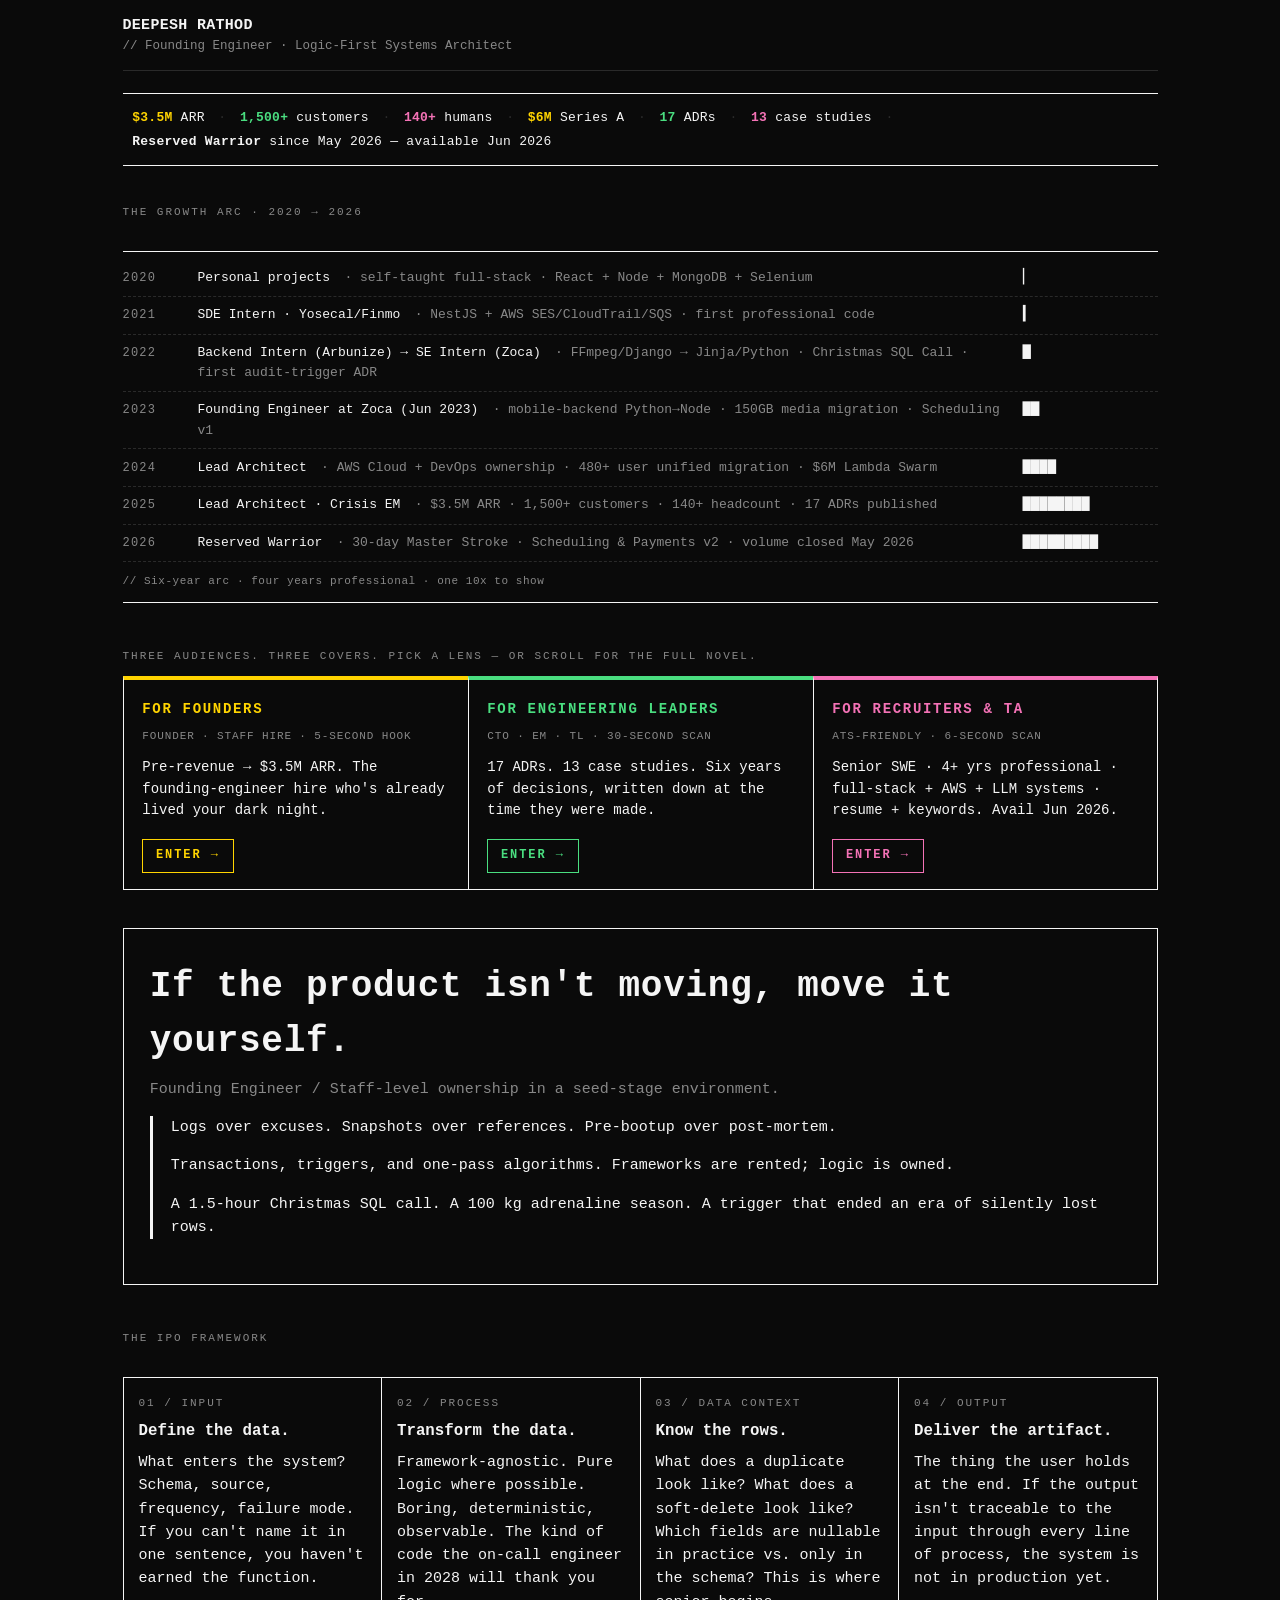
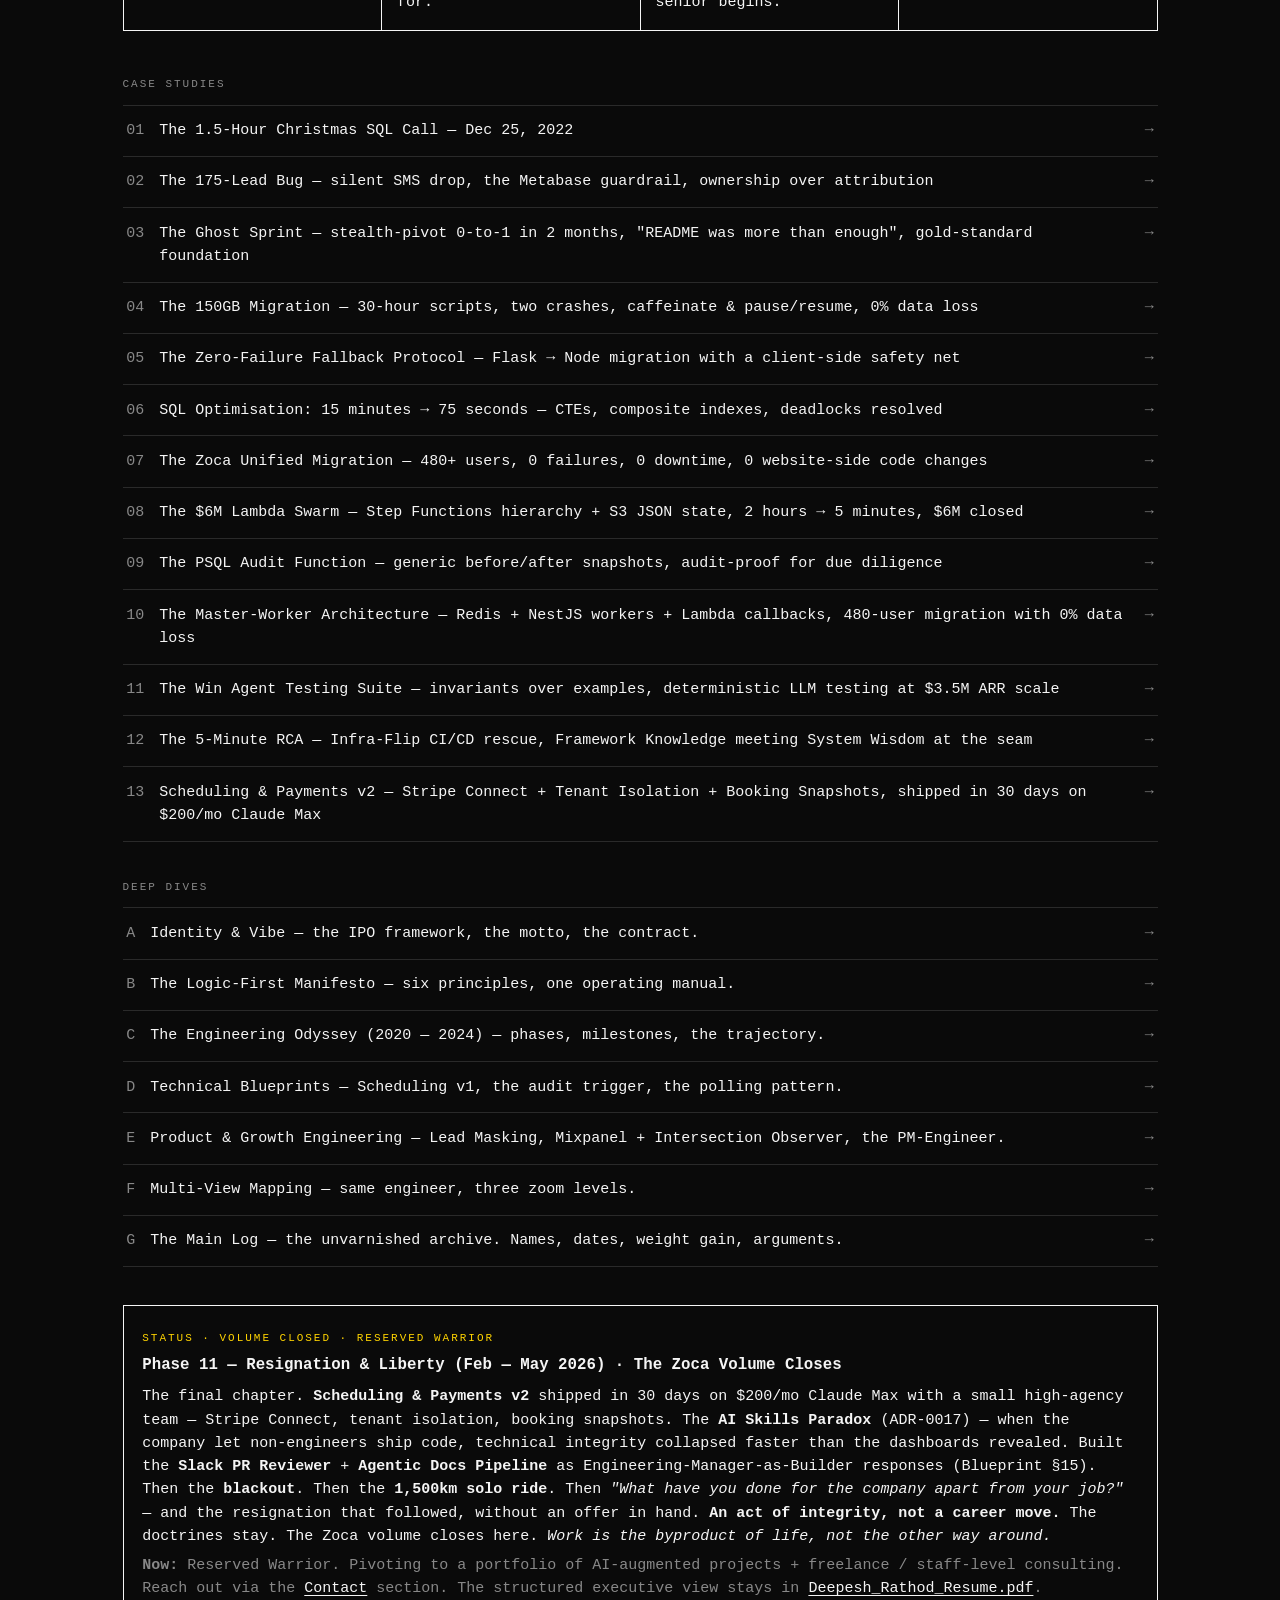
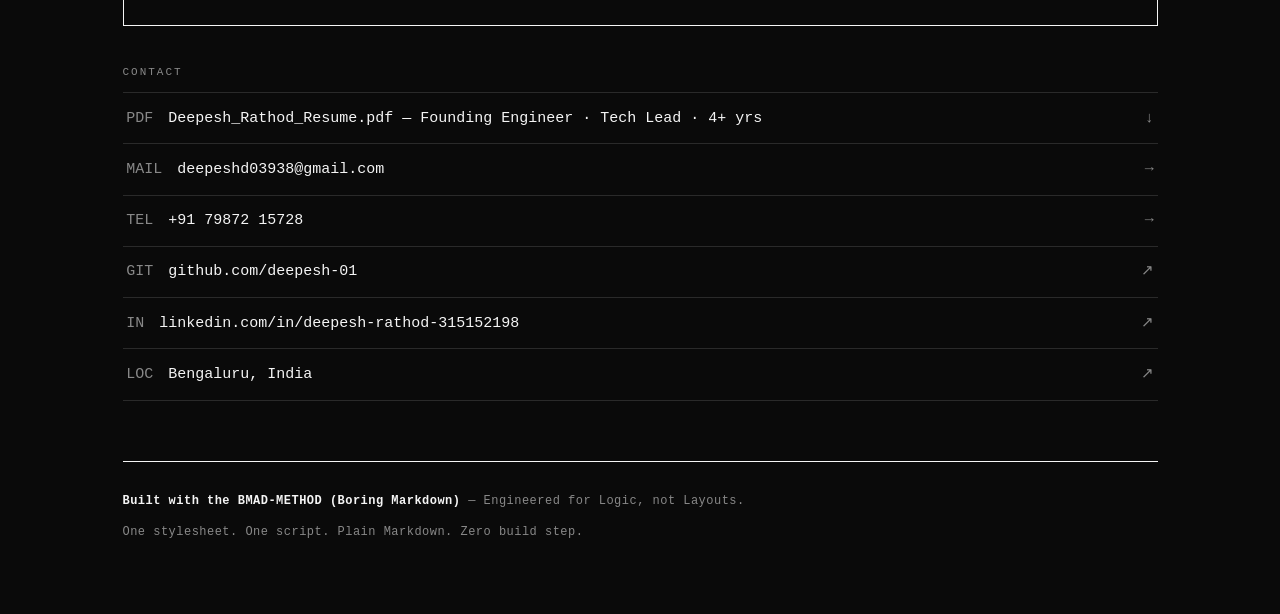
==== index.html @ c06b4429 "Add Founder/Leader/Recruiter covers + homepage lens-picker retool Three new cover pages at /founder." ====
<!doctype html>
<html lang="en">
<head>
  <meta charset="utf-8" />
  <meta name="viewport" content="width=device-width, initial-scale=1" />
  <title>Deepesh Rathod — Founding Engineer</title>
  <meta name="description" content="Founding Engineer | Logic-First Systems Architect. A boring, brutalist portfolio engineered to load in one round-trip." />
  <meta name="color-scheme" content="dark" />
  <link rel="stylesheet" href="./assets/styles.css?v=14" />
  <link rel="stylesheet" href="./assets/covers.css?v=1" />
</head>
<body data-active-mode="all" class="on-home">
  <div class="shell">

    <!-- ============== NAV + PERSPECTIVE SWITCHER ============== -->
    <nav class="nav" aria-label="Primary">
      <div class="nav-left">
        <a id="navBack" class="nav-back hide" href="#" aria-label="Back">← BACK</a>
        <div class="nav-brand">
          <a href="#">DEEPESH RATHOD</a>
          <small>// Founding Engineer · Logic-First Systems Architect</small>
        </div>
      </div>
      <div class="modebar" role="group" aria-label="Perspective">
        <button class="mode-pill" type="button" data-mode="all"      aria-pressed="true">All</button>
        <button class="mode-pill" type="button" data-mode="founder"  aria-pressed="false">Founder</button>
        <button class="mode-pill" type="button" data-mode="engineer" aria-pressed="false">Engineer</button>
        <button class="mode-pill" type="button" data-mode="human"    aria-pressed="false">Human</button>
      </div>
    </nav>

    <!-- ============== HOME (landing) ============== -->
    <main id="home">

      <!-- RECEIPT STRIP — hard numbers above the fold -->
      <section class="receipt-strip" aria-label="Receipts at a glance">
        <span class="r-item r-yellow"><span class="r-num">$3.5M</span> ARR</span>
        <span class="r-sep">·</span>
        <span class="r-item r-green"><span class="r-num">1,500+</span> customers</span>
        <span class="r-sep">·</span>
        <span class="r-item r-pink"><span class="r-num">140+</span> humans</span>
        <span class="r-sep">·</span>
        <span class="r-item r-yellow"><span class="r-num">$6M</span> Series A</span>
        <span class="r-sep">·</span>
        <span class="r-item r-green"><span class="r-num">17</span> ADRs</span>
        <span class="r-sep">·</span>
        <span class="r-item r-pink"><span class="r-num">13</span> case studies</span>
        <span class="r-sep">·</span>
        <span class="r-item"><strong>Reserved Warrior</strong> since May 2026 — available Jun 2026</span>
      </section>

      <!-- GROWTH ARC — 6-year career timeline at a glance -->
      <p class="section-title">The Growth Arc · 2020 → 2026</p>
      <section class="stack-plot" aria-label="6-year career timeline">
        <div class="row">
          <span class="year">2020</span>
          <span class="role">Personal projects <span class="scope">· self-taught full-stack · React + Node + MongoDB + Selenium</span></span>
          <span class="bar">▏</span>
        </div>
        <div class="row">
          <span class="year">2021</span>
          <span class="role">SDE Intern · Yosecal/Finmo <span class="scope">· NestJS + AWS SES/CloudTrail/SQS · first professional code</span></span>
          <span class="bar">▎</span>
        </div>
        <div class="row">
          <span class="year">2022</span>
          <span class="role">Backend Intern (Arbunize) → SE Intern (Zoca) <span class="scope">· FFmpeg/Django → Jinja/Python · Christmas SQL Call · first audit-trigger ADR</span></span>
          <span class="bar">█</span>
        </div>
        <div class="row">
          <span class="year">2023</span>
          <span class="role">Founding Engineer at Zoca (Jun 2023) <span class="scope">· mobile-backend Python→Node · 150GB media migration · Scheduling v1</span></span>
          <span class="bar">██</span>
        </div>
        <div class="row">
          <span class="year">2024</span>
          <span class="role">Lead Architect <span class="scope">· AWS Cloud + DevOps ownership · 480+ user unified migration · $6M Lambda Swarm</span></span>
          <span class="bar">████</span>
        </div>
        <div class="row">
          <span class="year">2025</span>
          <span class="role">Lead Architect · Crisis EM <span class="scope">· $3.5M ARR · 1,500+ customers · 140+ headcount · 17 ADRs published</span></span>
          <span class="bar">████████</span>
        </div>
        <div class="row">
          <span class="year">2026</span>
          <span class="role">Reserved Warrior <span class="scope">· 30-day Master Stroke · Scheduling &amp; Payments v2 · volume closed May 2026</span></span>
          <span class="bar">█████████</span>
        </div>
        <div class="note">// Six-year arc · four years professional · one 10x to show</div>
      </section>

      <!-- LENS PICKER — three audience-targeted covers, above the fold -->
      <p class="section-title">Three audiences. Three covers. Pick a lens — or scroll for the full Novel.</p>
      <nav class="lens-picker" aria-label="Audience-targeted covers">
        <a class="lens-card lens-founder" href="./founder.html">
          <p class="lens-label">For Founders</p>
          <p class="lens-desc">Founder · staff hire · 5-second hook</p>
          <p class="lens-hook">Pre-revenue → $3.5M ARR. The founding-engineer hire who's already lived your dark night.</p>
          <span class="lens-cta">Enter →</span>
        </a>
        <a class="lens-card lens-leader" href="./leader.html">
          <p class="lens-label">For Engineering Leaders</p>
          <p class="lens-desc">CTO · EM · TL · 30-second scan</p>
          <p class="lens-hook">17 ADRs. 13 case studies. Six years of decisions, written down at the time they were made.</p>
          <span class="lens-cta">Enter →</span>
        </a>
        <a class="lens-card lens-recruiter" href="./recruiter.html">
          <p class="lens-label">For Recruiters &amp; TA</p>
          <p class="lens-desc">ATS-friendly · 6-second scan</p>
          <p class="lens-hook">Senior SWE · 4+ yrs professional · full-stack + AWS + LLM systems · resume + keywords. Avail Jun 2026.</p>
          <span class="lens-cta">Enter →</span>
        </a>
      </nav>

      <!-- HERO (the brand statement, for readers who scroll past the lens-picker) -->
      <section class="hero">
        <h1>If the product isn't moving, move it yourself.</h1>
        <p class="role">Founding Engineer / Staff-level ownership in a seed-stage environment.</p>
        <blockquote>
          <p data-mode="founder">Logs over excuses. Snapshots over references. Pre-bootup over post-mortem.</p>
          <p data-mode="engineer">Transactions, triggers, and one-pass algorithms. Frameworks are rented; logic is owned.</p>
          <p data-mode="human">A 1.5-hour Christmas SQL call. A 100 kg adrenaline season. A trigger that ended an era of silently lost rows.</p>
        </blockquote>
      </section>

      <!-- IPO FRAMEWORK -->
      <p class="section-title">The IPO Framework</p>
      <section class="ipo" aria-label="Input · Process · Data Context · Output">
        <div class="ipo-cell">
          <p class="label">01 / Input</p>
          <h3>Define the data.</h3>
          <p>What enters the system? Schema, source, frequency, failure mode. If you can't name it in one sentence, you haven't earned the function.</p>
        </div>
        <div class="ipo-cell">
          <p class="label">02 / Process</p>
          <h3>Transform the data.</h3>
          <p>Framework-agnostic. Pure logic where possible. Boring, deterministic, observable. The kind of code the on-call engineer in 2028 will thank you for.</p>
        </div>
        <div class="ipo-cell">
          <p class="label">03 / Data Context</p>
          <h3>Know the rows.</h3>
          <p>What does a duplicate look like? What does a soft-delete look like? Which fields are nullable in practice vs. only in the schema? This is where senior begins.</p>
        </div>
        <div class="ipo-cell">
          <p class="label">04 / Output</p>
          <h3>Deliver the artifact.</h3>
          <p>The thing the user holds at the end. If the output isn't traceable to the input through every line of process, the system is not in production yet.</p>
        </div>
      </section>

      <!-- CASE STUDIES -->
      <p class="section-title">Case Studies</p>
      <ul class="index-list">
        <li>
          <a href="#christmas-sql">
            <span class="num">01</span>
            <span class="title">The 1.5-Hour Christmas SQL Call — Dec 25, 2022</span>
            <span class="arrow">→</span>
          </a>
        </li>
        <li>
          <a href="#175-lead-bug">
            <span class="num">02</span>
            <span class="title">The 175-Lead Bug — silent SMS drop, the Metabase guardrail, ownership over attribution</span>
            <span class="arrow">→</span>
          </a>
        </li>
        <li>
          <a href="#ghost-sprint">
            <span class="num">03</span>
            <span class="title">The Ghost Sprint — stealth-pivot 0-to-1 in 2 months, "README was more than enough", gold-standard foundation</span>
            <span class="arrow">→</span>
          </a>
        </li>
        <li>
          <a href="#media-migration">
            <span class="num">04</span>
            <span class="title">The 150GB Migration — 30-hour scripts, two crashes, caffeinate &amp; pause/resume, 0% data loss</span>
            <span class="arrow">→</span>
          </a>
        </li>
        <li>
          <a href="#flask-to-node">
            <span class="num">05</span>
            <span class="title">The Zero-Failure Fallback Protocol — Flask → Node migration with a client-side safety net</span>
            <span class="arrow">→</span>
          </a>
        </li>
        <li>
          <a href="#sql-optimization">
            <span class="num">06</span>
            <span class="title">SQL Optimisation: 15 minutes → 75 seconds — CTEs, composite indexes, deadlocks resolved</span>
            <span class="arrow">→</span>
          </a>
        </li>
        <li>
          <a href="#zoca-unified-migration">
            <span class="num">07</span>
            <span class="title">The Zoca Unified Migration — 480+ users, 0 failures, 0 downtime, 0 website-side code changes</span>
            <span class="arrow">→</span>
          </a>
        </li>
        <li>
          <a href="#lambda-swarm">
            <span class="num">08</span>
            <span class="title">The $6M Lambda Swarm — Step Functions hierarchy + S3 JSON state, 2 hours → 5 minutes, $6M closed</span>
            <span class="arrow">→</span>
          </a>
        </li>
        <li>
          <a href="#psql-audit-function">
            <span class="num">09</span>
            <span class="title">The PSQL Audit Function — generic before/after snapshots, audit-proof for due diligence</span>
            <span class="arrow">→</span>
          </a>
        </li>
        <li>
          <a href="#master-worker">
            <span class="num">10</span>
            <span class="title">The Master-Worker Architecture — Redis + NestJS workers + Lambda callbacks, 480-user migration with 0% data loss</span>
            <span class="arrow">→</span>
          </a>
        </li>
        <li>
          <a href="#win-agent-testing">
            <span class="num">11</span>
            <span class="title">The Win Agent Testing Suite — invariants over examples, deterministic LLM testing at $3.5M ARR scale</span>
            <span class="arrow">→</span>
          </a>
        </li>
        <li>
          <a href="#infra-flip-rca">
            <span class="num">12</span>
            <span class="title">The 5-Minute RCA — Infra-Flip CI/CD rescue, Framework Knowledge meeting System Wisdom at the seam</span>
            <span class="arrow">→</span>
          </a>
        </li>
        <li>
          <a href="#scheduling-payments-v2">
            <span class="num">13</span>
            <span class="title">Scheduling &amp; Payments v2 — Stripe Connect + Tenant Isolation + Booking Snapshots, shipped in 30 days on $200/mo Claude Max</span>
            <span class="arrow">→</span>
          </a>
        </li>
      </ul>

      <!-- DEEP-DIVE ARTICLES -->
      <p class="section-title">Deep Dives</p>
      <ul class="index-list">
        <li>
          <a href="#identity">
            <span class="num">A</span>
            <span class="title">Identity &amp; Vibe — the IPO framework, the motto, the contract.</span>
            <span class="arrow">→</span>
          </a>
        </li>
        <li>
          <a href="#manifesto">
            <span class="num">B</span>
            <span class="title">The Logic-First Manifesto — six principles, one operating manual.</span>
            <span class="arrow">→</span>
          </a>
        </li>
        <li>
          <a href="#journey">
            <span class="num">C</span>
            <span class="title">The Engineering Odyssey (2020 — 2024) — phases, milestones, the trajectory.</span>
            <span class="arrow">→</span>
          </a>
        </li>
        <li>
          <a href="#blueprints">
            <span class="num">D</span>
            <span class="title">Technical Blueprints — Scheduling v1, the audit trigger, the polling pattern.</span>
            <span class="arrow">→</span>
          </a>
        </li>
        <li>
          <a href="#product-growth">
            <span class="num">E</span>
            <span class="title">Product &amp; Growth Engineering — Lead Masking, Mixpanel + Intersection Observer, the PM-Engineer.</span>
            <span class="arrow">→</span>
          </a>
        </li>
        <li>
          <a href="#perspectives">
            <span class="num">F</span>
            <span class="title">Multi-View Mapping — same engineer, three zoom levels.</span>
            <span class="arrow">→</span>
          </a>
        </li>
        <li>
          <a href="#journal">
            <span class="num">G</span>
            <span class="title">The Main Log — the unvarnished archive. Names, dates, weight gain, arguments.</span>
            <span class="arrow">→</span>
          </a>
        </li>
      </ul>

      <!-- VOLUME CLOSE BANNER -->
      <section class="banner" aria-live="polite">
        <p class="banner-label">Status · Volume Closed · Reserved Warrior</p>
        <h3>Phase 11 — Resignation &amp; Liberty (Feb — May 2026) · The Zoca Volume Closes</h3>
        <p>The final chapter. <strong>Scheduling &amp; Payments v2</strong> shipped in 30 days on $200/mo Claude Max with a small high-agency team — Stripe Connect, tenant isolation, booking snapshots. The <strong>AI Skills Paradox</strong> (ADR-0017) — when the company let non-engineers ship code, technical integrity collapsed faster than the dashboards revealed. Built the <strong>Slack PR Reviewer</strong> + <strong>Agentic Docs Pipeline</strong> as Engineering-Manager-as-Builder responses (Blueprint §15). Then the <strong>blackout</strong>. Then the <strong>1,500km solo ride</strong>. Then <em>"What have you done for the company apart from your job?"</em> — and the resignation that followed, without an offer in hand. <strong>An act of integrity, not a career move.</strong> The doctrines stay. The Zoca volume closes here. <em>Work is the byproduct of life, not the other way around.</em></p>
        <p><strong>Now:</strong> Reserved Warrior. Pivoting to a portfolio of AI-augmented projects + freelance / staff-level consulting. Reach out via the <a href="#contact">Contact</a> section. The structured executive view stays in <a href="./Deepesh_Rathod_Resume.pdf" download>Deepesh_Rathod_Resume.pdf</a>.</p>
      </section>

      <!-- CONTACT -->
      <p class="section-title">Contact</p>
      <ul class="index-list">
        <li>
          <a href="./Deepesh_Rathod_Resume.pdf" download>
            <span class="num">PDF</span>
            <span class="title">Deepesh_Rathod_Resume.pdf — Founding Engineer · Tech Lead · 4+ yrs</span>
            <span class="arrow">↓</span>
          </a>
        </li>
        <li>
          <a href="mailto:deepeshd03938@gmail.com">
            <span class="num">MAIL</span>
            <span class="title">deepeshd03938@gmail.com</span>
            <span class="arrow">→</span>
          </a>
        </li>
        <li>
          <a href="tel:+917987215728">
            <span class="num">TEL</span>
            <span class="title">+91 79872 15728</span>
            <span class="arrow">→</span>
          </a>
        </li>
        <li>
          <a href="https://github.com/deepesh-01" target="_blank" rel="noopener noreferrer">
            <span class="num">GIT</span>
            <span class="title">github.com/deepesh-01</span>
            <span class="arrow">↗</span>
          </a>
        </li>
        <li>
          <a href="https://www.linkedin.com/in/deepesh-rathod-315152198/" target="_blank" rel="noopener noreferrer">
            <span class="num">IN</span>
            <span class="title">linkedin.com/in/deepesh-rathod-315152198</span>
            <span class="arrow">↗</span>
          </a>
        </li>
        <li>
          <a href="https://www.google.com/maps/place/Bengaluru" target="_blank" rel="noopener noreferrer">
            <span class="num">LOC</span>
            <span class="title">Bengaluru, India</span>
            <span class="arrow">↗</span>
          </a>
        </li>
      </ul>

    </main>

    <!-- ============== ARTICLE VIEW (populated by app.js) ============== -->
    <section id="view" class="hide" aria-live="polite"></section>

    <!-- ============== FOOTER ============== -->
    <footer class="footer">
      <p>
        <strong>Built with the BMAD-METHOD (Boring Markdown)</strong>
        — Engineered for Logic, not Layouts.
      </p>
      <p>One stylesheet. One script. Plain Markdown. Zero build step.</p>
    </footer>

  </div>

  <script src="./assets/app.js?v=14"></script>
</body>
</html>
---- assets/styles.css ----
/* =========================================================================
   styles.css — Brutalist Dark Mode for the BMAD (Boring Markdown) portfolio.

   Design contract:
     - Monospace everywhere. One typeface family, two weights.
     - High-contrast borders. No drop-shadows, no gradients, no glassmorphism.
     - No animations beyond the essentials (perspective dim, copy-button flash).
     - One file. No imports. No CSS variables in shadow DOM. No Tailwind.

   Layout strategy: native CSS only. Flexbox for nav. CSS Grid for the IPO
   matrix. Static document flow for everything else.
   ========================================================================= */

:root {
  --bg:        #0a0a0a;
  --fg:        #f5f5f5;
  --muted:     #888;
  --line:      #2a2a2a;
  --line-hot:  #f5f5f5;
  --accent:    #ffd400;     /* Founder mode highlight */
  --accent-2:  #4ade80;     /* Engineer mode highlight */
  --accent-3:  #f472b6;     /* Human mode highlight */
  --code-bg:   #111;
  --code-fg:   #e5e5e5;

  --mono: ui-monospace, "SF Mono", "JetBrains Mono", "Fira Code",
          Menlo, Consolas, "Courier New", monospace;

  --measure: 72ch;
}

* { box-sizing: border-box; }

html, body {
  margin: 0;
  padding: 0;
  background: var(--bg);
  color: var(--fg);
  font-family: var(--mono);
  font-size: 15px;
  line-height: 1.55;
  -webkit-font-smoothing: antialiased;
}

::selection { background: var(--accent); color: #000; }

a {
  color: var(--fg);
  text-decoration: underline;
  text-underline-offset: 3px;
  text-decoration-thickness: 1px;
}
a:hover { background: var(--fg); color: var(--bg); text-decoration: none; }

hr {
  border: 0;
  border-top: 1px solid var(--line);
  margin: 2.5rem 0;
}

/* ---------- Layout shell ---------------------------------------------- */

.shell {
  max-width: 1080px;
  margin: 0 auto;
  padding: 0 1.5rem 4rem;
}

.nav {
  position: sticky;
  top: 0;
  z-index: 10;
  background: var(--bg);
  border-bottom: 1px solid var(--line);
  display: flex;
  align-items: center;
  justify-content: space-between;
  gap: 1rem;
  padding: 0.9rem 0;
  flex-wrap: wrap;
}

.nav-brand {
  font-weight: 700;
  letter-spacing: 0.02em;
  text-transform: uppercase;
}
.nav-brand a { text-decoration: none; }
.nav-brand small {
  display: block;
  font-weight: 400;
  color: var(--muted);
  text-transform: none;
  letter-spacing: 0;
}

/* ---------- Perspective switcher ------------------------------------- */

.modebar {
  display: flex;
  gap: 0;
  border: 1px solid var(--line-hot);
}

/* Hide the modebar on the home view — the lens-picker is the audience-routing
   surface there, so the perspective pills would be a competing UI. They remain
   visible on article views, where data-mode dimming actually changes the read.
   Toggled by app.js via body.on-home; see ADR-0002 (Perspective Toggle). */
body.on-home .modebar { display: none; }

.mode-pill {
  background: transparent;
  color: var(--fg);
  border: 0;
  border-right: 1px solid var(--line-hot);
  font-family: var(--mono);
  font-size: 12px;
  letter-spacing: 0.08em;
  text-transform: uppercase;
  padding: 0.55rem 0.9rem;
  cursor: pointer;
}
.mode-pill:last-child { border-right: 0; }
.mode-pill:hover { background: var(--fg); color: var(--bg); }
.mode-pill.is-active { background: var(--fg); color: var(--bg); }

/* The whole-document perspective dimming.
   Default mode "all": every [data-mode] paragraph reads at full strength.
   Active mode (founder|engineer|human): non-matching paragraphs dim, matching
   paragraphs gain a coloured left border.

   `:not(.mode-pill)` keeps the perspective switcher buttons themselves
   (which also carry data-mode for the JS handler) out of these rules.
   Without this, the negative margin-left below pulls the first pill
   outside the modebar's left border. */

[data-mode]:not(.mode-pill) {
  transition: opacity 120ms linear;
  border-left: 3px solid transparent;
  padding-left: 0.75rem;
  margin-left: -0.75rem;
}

body[data-active-mode="founder"]  [data-mode]:not([data-mode~="founder"]):not(.mode-pill),
body[data-active-mode="engineer"] [data-mode]:not([data-mode~="engineer"]):not(.mode-pill),
body[data-active-mode="human"]    [data-mode]:not([data-mode~="human"]):not(.mode-pill) {
  opacity: 0.22;
}

body[data-active-mode="founder"]  [data-mode~="founder"]:not(.mode-pill)  { border-left-color: var(--accent);   }
body[data-active-mode="engineer"] [data-mode~="engineer"]:not(.mode-pill) { border-left-color: var(--accent-2); }
body[data-active-mode="human"]    [data-mode~="human"]:not(.mode-pill)    { border-left-color: var(--accent-3); }

/* ---------- Hero ----------------------------------------------------- */

.hero {
  border: 1px solid var(--line-hot);
  padding: 2rem 1.75rem;
  margin: 2rem 0 3rem;
}
.hero h1 {
  font-size: clamp(1.6rem, 4vw, 2.4rem);
  margin: 0 0 0.5rem;
  letter-spacing: 0.02em;
}
.hero .role {
  color: var(--muted);
  margin: 0 0 1rem;
}
.hero blockquote {
  margin: 0;
  border-left: 3px solid var(--fg);
  padding-left: 1rem;
  font-style: normal;
}

/* ---------- IPO matrix ----------------------------------------------- */

.ipo {
  display: grid;
  grid-template-columns: repeat(4, 1fr);
  border: 1px solid var(--line-hot);
  border-right: 0;
  border-bottom: 0;
  margin: 2rem 0 3rem;
}
.ipo-cell {
  border-right: 1px solid var(--line-hot);
  border-bottom: 1px solid var(--line-hot);
  padding: 1.1rem 1rem;
}
.ipo-cell .label {
  font-size: 11px;
  letter-spacing: 0.18em;
  color: var(--muted);
  text-transform: uppercase;
  margin: 0 0 0.5rem;
}
.ipo-cell h3 {
  margin: 0 0 0.5rem;
  font-size: 1.05rem;
}
.ipo-cell p { margin: 0; color: var(--fg); }

@media (max-width: 720px) {
  .ipo { grid-template-columns: 1fr 1fr; }
}

/* ---------- Index lists (case studies / deep dives) ------------------ */

.section-title {
  font-size: 11px;
  letter-spacing: 0.18em;
  color: var(--muted);
  text-transform: uppercase;
  margin: 2.5rem 0 0.75rem;
}

.index-list {
  list-style: none;
  margin: 0;
  padding: 0;
  border-top: 1px solid var(--line);
}
.index-list li {
  border-bottom: 1px solid var(--line);
}
.index-list a {
  display: flex;
  justify-content: space-between;
  gap: 1rem;
  padding: 0.9rem 0.25rem;
  text-decoration: none;
}
.index-list a:hover { background: var(--fg); color: var(--bg); }
.index-list .num {
  color: var(--muted);
  flex: 0 0 auto;
}
.index-list .title { flex: 1 1 auto; }
.index-list .arrow { flex: 0 0 auto; color: var(--muted); }
.index-list a:hover .num,
.index-list a:hover .arrow { color: inherit; }

/* ---------- "Coming soon" banner (Phase 4 placeholder) ---------------- */

.banner {
  border: 1px solid var(--line-hot);
  padding: 1.25rem 1.25rem;
  margin: 2.5rem 0 1rem;
}
.banner-label {
  font-size: 11px;
  letter-spacing: 0.18em;
  color: var(--accent);
  text-transform: uppercase;
  margin: 0 0 0.6rem;
}
.banner h3 { margin: 0 0 0.5rem; font-size: 1.05rem; }
.banner p { margin: 0.4rem 0; }
.banner p:last-child { color: var(--muted); }
.banner p:last-child a { color: var(--fg); }

/* ---------- Article view --------------------------------------------- */

.article {
  max-width: var(--measure);
  margin: 1rem 0;
}
.article h1 { font-size: 1.6rem; margin-top: 0; }
.article h2 { font-size: 1.2rem; margin-top: 2.25rem; border-top: 1px solid var(--line); padding-top: 1.25rem; }
.article h3 { font-size: 1rem;  margin-top: 1.75rem; }
.article p, .article li { line-height: 1.65; }
.article blockquote {
  border-left: 3px solid var(--fg);
  margin: 1.25rem 0;
  padding: 0.25rem 0 0.25rem 1rem;
  color: var(--fg);
}
.article ul { padding-left: 1.25rem; }

.article code {
  background: var(--code-bg);
  padding: 1px 5px;
  border: 1px solid var(--line);
  border-radius: 0;
  font-size: 0.92em;
}

/* ---------- Code blocks (Copy + System Architecture label) ----------- */

.codeblock {
  margin: 1.25rem 0;
  border: 1px solid var(--line-hot);
  position: relative;
}
.codeblock-header {
  display: flex;
  justify-content: space-between;
  align-items: center;
  border-bottom: 1px solid var(--line-hot);
  padding: 0.4rem 0.75rem;
  background: #000;
  font-size: 11px;
  letter-spacing: 0.16em;
  text-transform: uppercase;
}
.codeblock-label { color: var(--muted); }
.codeblock-copy {
  background: transparent;
  color: var(--fg);
  border: 1px solid var(--fg);
  padding: 2px 8px;
  font-family: var(--mono);
  font-size: 11px;
  letter-spacing: 0.12em;
  cursor: pointer;
}
.codeblock-copy:hover { background: var(--fg); color: var(--bg); }
.codeblock-copy.is-copied { background: var(--accent-2); color: #000; border-color: var(--accent-2); }

.codeblock pre {
  margin: 0;
  padding: 0.9rem 1rem;
  background: var(--code-bg);
  color: var(--code-fg);
  overflow-x: auto;
  font-size: 13px;
  line-height: 1.5;
}
.codeblock pre code { background: transparent; border: 0; padding: 0; }

/* ---------- Back link & footer --------------------------------------- */

/* nav-left holds BACK (when on an article) and the brand. They sit side by
   side. BACK is hidden on the home view via the .hide utility. Putting BACK
   inside the nav guarantees it sits exactly inside the nav's bottom border,
   eliminating any gap that a separate sticky bar would introduce. */
.nav-left {
  display: flex;
  align-items: center;
  gap: 0.75rem;
}

.nav-back {
  font-family: var(--mono);
  font-size: 12px;
  letter-spacing: 0.1em;
  text-transform: uppercase;
  text-decoration: none;
  padding: 0.4rem 0.7rem;
  border: 1px solid var(--line-hot);
  white-space: nowrap;
}
.nav-back:hover { background: var(--fg); color: var(--bg); }

/* Inline-error fallback BACK link inside the article body (used only if a
   doc fails to load). Plain styling, no stickiness needed. */
.back {
  display: inline-block;
  margin-top: 1rem;
  text-transform: uppercase;
  letter-spacing: 0.1em;
  font-size: 12px;
}

.footer {
  margin-top: 4rem;
  border-top: 1px solid var(--line-hot);
  padding-top: 1.25rem;
  font-size: 12px;
  color: var(--muted);
  letter-spacing: 0.04em;
}
.footer strong { color: var(--fg); }

/* ---------- Utility -------------------------------------------------- */

.hide { display: none !important; }

/* Reduced-motion users: kill the only transition we have. */
@media (prefers-reduced-motion: reduce) {
  [data-mode]:not(.mode-pill) { transition: none; }
}
---- assets/covers.css ----
/* =========================================================================
   covers.css — primitives for the three audience-targeted cover pages.
   Loaded AFTER styles.css. Inherits all tokens (colours, mono stack, --measure).
   No imports, no preprocessor, no JS hooks — same boring contract as the Novel.

   Each cover gets one accent token (--cover-accent) selected from the existing
   perspective palette so the brand DNA is preserved exactly:
     Founder    → yellow (--accent)
     Leader     → green  (--accent-2)
     Recruiter  → pink   (--accent-3)
   ========================================================================= */


/* ---------- Per-cover accent ----------------------------------------- */

/* Default for non-cover pages (the Novel home /). Cover pages override below. */
:root { --cover-accent: var(--fg); }

body[data-cover="founder"]   { --cover-accent: var(--accent);   }
body[data-cover="leader"]    { --cover-accent: var(--accent-2); }
body[data-cover="recruiter"] { --cover-accent: var(--accent-3); }


/* ---------- Cover shell --------------------------------------------- */

.cover-shell {
  max-width: 1080px;
  margin: 0 auto;
  padding: 1rem 1.5rem 4rem;
}

.cover-slug {
  font-size: 11px;
  color: var(--muted);
  letter-spacing: 0.08em;
  margin: 0 0 2rem;
  text-transform: lowercase;
}

.cover-nav {
  display: flex;
  justify-content: space-between;
  align-items: center;
  border-bottom: 1px solid var(--line);
  padding: 0.9rem 0;
  margin: 0 0 1.5rem;
  flex-wrap: wrap;
  gap: 0.75rem;
}
.cover-nav .brand {
  font-weight: 700;
  letter-spacing: 0.02em;
  text-transform: uppercase;
  font-size: 13px;
}
.cover-nav .brand a { text-decoration: none; }
.cover-nav .lens {
  font-size: 11px;
  letter-spacing: 0.16em;
  text-transform: uppercase;
  color: var(--cover-accent);
}


/* ---------- Section title (matches styles.css convention) ----------- */

.cover-section {
  font-size: 11px;
  letter-spacing: 0.18em;
  color: var(--muted);
  text-transform: uppercase;
  margin: 2.5rem 0 0.75rem;
}


/* ---------- Metric-cinema hero (Founder) ---------------------------- */

.metric-hero {
  margin: 1.5rem 0 2rem;
}
.metric-line {
  font-size: clamp(1.05rem, 2.6vw, 1.7rem);
  line-height: 1.45;
  margin: 0 0 1rem;
  letter-spacing: 0.005em;
}
.metric-line .num { color: var(--cover-accent); font-weight: 700; }
.metric-line .arr { color: var(--fg); margin: 0 0.2rem; }
.metric-line .lbl { color: var(--muted); font-size: 0.85em; }
.metric-line .sep { color: var(--muted); margin: 0 0.5rem; font-size: 0.9em; }

.sparkline {
  font-size: clamp(1.4rem, 3.6vw, 2.2rem);
  letter-spacing: 0.02em;
  color: var(--cover-accent);
  margin: 0.5rem 0 1.25rem;
  line-height: 1;
  white-space: nowrap;
  overflow-x: auto;
}

.cover-tagline {
  font-size: clamp(0.95rem, 2vw, 1.1rem);
  color: var(--fg);
  margin: 0 0 0.75rem;
  font-style: normal;
  max-width: var(--measure);
  line-height: 1.5;
}
.cover-tagline em { color: var(--cover-accent); font-style: normal; }

.cover-soft-line {
  font-size: 0.9rem;
  color: var(--muted);
  margin: 0 0 2rem;
  max-width: var(--measure);
  line-height: 1.55;
}


/* ---------- Stack-plot timeline (Founder) --------------------------- */

.stack-plot {
  border-top: 1px solid var(--line-hot);
  border-bottom: 1px solid var(--line-hot);
  padding: 0.5rem 0;
  margin: 2rem 0 3rem;
}
.stack-plot .row {
  display: grid;
  grid-template-columns: 4rem 1fr 9rem;
  gap: 1rem;
  padding: 0.5rem 0;
  align-items: baseline;
  font-size: 13px;
  border-bottom: 1px dashed var(--line);
}
.stack-plot .row:last-child { border-bottom: 0; }
.stack-plot .year   { color: var(--muted); letter-spacing: 0.1em; font-size: 12px; }
.stack-plot .role   { color: var(--fg); }
.stack-plot .role .scope { color: var(--muted); margin-left: 0.5em; }
.stack-plot .bar    { color: var(--cover-accent); letter-spacing: 0; font-size: 14px; }
.stack-plot .note   {
  grid-column: 1 / 4;
  color: var(--muted);
  font-size: 11px;
  padding: 0.75rem 0 0.25rem;
  letter-spacing: 0.05em;
}
.stack-plot .note a { color: var(--cover-accent); }
@media (max-width: 720px) {
  .stack-plot .row { grid-template-columns: 3rem 1fr; }
  .stack-plot .bar { grid-column: 2; }
}


/* ---------- Case-study cards (Founder + Leader) --------------------- */

.case-cards {
  display: grid;
  grid-template-columns: repeat(3, 1fr);
  gap: 1rem;
  margin: 1rem 0 3rem;
}
@media (max-width: 720px) {
  .case-cards { grid-template-columns: 1fr; }
}
.case-card {
  border: 1px solid var(--line);
  border-left: 3px solid var(--cover-accent);
  padding: 1rem 1.1rem;
  display: flex;
  flex-direction: column;
}
.case-card .num-label {
  font-size: 11px;
  letter-spacing: 0.16em;
  text-transform: uppercase;
  color: var(--muted);
  margin: 0 0 0.4rem;
}
.case-card h3 {
  font-size: 0.95rem;
  margin: 0 0 0.6rem;
  line-height: 1.4;
  color: var(--fg);
}
.case-card .blurb {
  font-size: 13px;
  color: var(--fg);
  margin: 0 0 0.9rem;
  line-height: 1.55;
  flex: 1;
}
.case-card .read {
  font-size: 11px;
  letter-spacing: 0.12em;
  color: var(--cover-accent);
  text-decoration: none;
  text-transform: uppercase;
  align-self: flex-start;
}
.case-card .read:hover { background: var(--cover-accent); color: var(--bg); padding: 0 0.3rem; }


/* ---------- "What I look for" prose block (Founder) ----------------- */

.what-i-look-for {
  max-width: var(--measure);
  margin: 2.5rem 0 1rem;
}
.what-i-look-for p {
  font-size: 0.95rem;
  line-height: 1.65;
  margin: 0 0 1rem;
}
.comp-line {
  border-left: 3px solid var(--cover-accent);
  padding-left: 1rem;
  margin: 1.5rem 0 0;
  color: var(--cover-accent);
  font-size: 0.9rem;
  letter-spacing: 0.02em;
}


/* ---------- System Architecture hero block (Leader) ----------------- */

.system-arch {
  margin: 1rem 0 2rem;
  border: 1px solid var(--line-hot);
}
.system-arch .label {
  font-size: 11px;
  letter-spacing: 0.18em;
  text-transform: uppercase;
  color: var(--muted);
  margin: 0;
  padding: 0.5rem 0.9rem;
  border-bottom: 1px solid var(--line-hot);
  background: #000;
}
.system-arch pre {
  padding: 1rem 1.25rem;
  margin: 0;
  background: var(--code-bg);
  color: var(--fg);
  font-size: 13px;
  line-height: 1.85;
  overflow-x: auto;
  white-space: pre;
}
.system-arch pre .key { color: var(--muted); }
.system-arch pre .val { color: var(--cover-accent); }
.system-arch pre .punct { color: var(--muted); }

.leader-hook {
  font-size: clamp(0.85rem, 1.6vw, 1rem);
  color: var(--fg);
  margin: 1.5rem 0 2.5rem;
  line-height: 1.55;
  white-space: nowrap;
  overflow-x: auto;
}
.leader-hook em { color: var(--cover-accent); font-style: normal; }
@media (max-width: 720px) {
  .leader-hook { white-space: normal; }
}


/* ---------- ADR index timeline (Leader) ----------------------------- */

.adr-index {
  margin: 1rem 0 3rem;
  border-top: 1px solid var(--line);
  border-bottom: 1px solid var(--line);
}
.adr-year-row {
  display: grid;
  grid-template-columns: 4rem 1fr;
  gap: 1rem;
  padding: 0.75rem 0;
  border-bottom: 1px dashed var(--line);
  align-items: baseline;
}
.adr-year-row:last-child { border-bottom: 0; }
.adr-year-row .year {
  color: var(--muted);
  font-size: 12px;
  letter-spacing: 0.1em;
}
.adr-year-row .items {
  display: flex;
  flex-direction: column;
  gap: 0.35rem;
}
.adr-year-row .item {
  font-size: 13px;
  color: var(--fg);
  text-decoration: none;
  line-height: 1.45;
  display: block;
}
.adr-year-row .item:hover { background: var(--fg); color: var(--bg); }
.adr-year-row .id {
  color: var(--cover-accent);
  margin-right: 0.6rem;
  font-size: 11px;
  letter-spacing: 0.06em;
}
.adr-year-row .item:hover .id { color: inherit; }
.adr-year-row .ctx { color: var(--muted); margin-left: 0.4em; font-size: 12px; }
.adr-year-row .item:hover .ctx { color: inherit; }


/* ---------- Scope-vs-Time density grid (Leader) --------------------- */

.scope-grid {
  margin: 2rem 0 3rem;
  border: 1px solid var(--line-hot);
  padding: 1rem 1.25rem;
  overflow-x: auto;
  background: var(--code-bg);
}
.scope-grid-table {
  display: grid;
  grid-template-columns: 8rem repeat(7, 1fr);
  column-gap: 0.5rem;
  row-gap: 0.5rem;
  align-items: center;
  font-size: 13px;
  min-width: 640px;
}
.scope-grid-table .head {
  color: var(--muted);
  font-size: 11px;
  letter-spacing: 0.1em;
  text-align: center;
  padding: 0 0 0.25rem;
}
.scope-grid-table .row-label {
  color: var(--fg);
  font-size: 13px;
  letter-spacing: 0.02em;
}
.scope-grid-table .cell {
  height: 1.25rem;
  border: 1px solid var(--line);
  background: transparent;
}
.scope-grid-table .cell.d1 { background: var(--cover-accent); opacity: 0.22; border-color: var(--cover-accent); }
.scope-grid-table .cell.d2 { background: var(--cover-accent); opacity: 0.45; border-color: var(--cover-accent); }
.scope-grid-table .cell.d3 { background: var(--cover-accent); opacity: 0.7;  border-color: var(--cover-accent); }
.scope-grid-table .cell.d4 { background: var(--cover-accent); opacity: 1;    border-color: var(--cover-accent); }


/* ---------- Leader case-study sections (with ASCII diagrams) -------- */

.leader-case {
  border: 1px solid var(--line);
  border-left: 3px solid var(--cover-accent);
  padding: 1rem 1.25rem;
  margin: 0 0 1.25rem;
}
.leader-case .num-label {
  font-size: 11px;
  letter-spacing: 0.16em;
  text-transform: uppercase;
  color: var(--muted);
  margin: 0 0 0.4rem;
}
.leader-case h3 {
  font-size: 1rem;
  margin: 0 0 0.75rem;
  color: var(--fg);
  line-height: 1.4;
}
.leader-case .diagram {
  background: var(--code-bg);
  border: 1px solid var(--line);
  padding: 0.75rem 1rem;
  font-size: 12px;
  line-height: 1.55;
  margin: 0.5rem 0;
  overflow-x: auto;
  color: var(--cover-accent);
  white-space: pre;
}
.leader-case .blurb {
  font-size: 13px;
  color: var(--fg);
  margin: 0.75rem 0 0.5rem;
  line-height: 1.6;
}
.leader-case .read {
  font-size: 11px;
  letter-spacing: 0.12em;
  color: var(--cover-accent);
  text-decoration: none;
  text-transform: uppercase;
}
.leader-case .read:hover { background: var(--cover-accent); color: var(--bg); padding: 0 0.3rem; }


/* ---------- Boring-markdown manifesto callout (Leader) -------------- */

.bm-callout {
  border: 1px solid var(--cover-accent);
  padding: 1.25rem 1.5rem;
  margin: 2rem 0 3rem;
}
.bm-callout .label {
  font-size: 11px;
  letter-spacing: 0.18em;
  text-transform: uppercase;
  color: var(--cover-accent);
  margin: 0 0 0.6rem;
}
.bm-callout p {
  margin: 0.4rem 0;
  font-size: 13px;
  color: var(--fg);
  line-height: 1.55;
}
.bm-callout .stack-line { color: var(--muted); font-size: 12px; margin-top: 0.75rem; }


/* ---------- Recruiter header card ----------------------------------- */

.r-header {
  display: grid;
  grid-template-columns: 6fr 4fr;
  gap: 1.5rem;
  border: 1px solid var(--line-hot);
  padding: 1.25rem 1.5rem;
  margin: 0 0 1rem;
}
@media (max-width: 720px) {
  .r-header { grid-template-columns: 1fr; }
}
.r-header .label {
  font-size: 11px;
  letter-spacing: 0.16em;
  color: var(--cover-accent);
  text-transform: uppercase;
  margin: 0 0 0.5rem;
}
.r-header h1 {
  font-size: 1.35rem;
  margin: 0 0 0.4rem;
  letter-spacing: 0.01em;
}
.r-header .role-line {
  font-size: 13px;
  color: var(--cover-accent);
  margin: 0 0 0.75rem;
  letter-spacing: 0.02em;
}
.r-header .meta {
  font-size: 13px;
  color: var(--muted);
  line-height: 1.85;
  margin: 0;
}
.r-header .meta strong { color: var(--fg); font-weight: 700; }
.r-header .keywords {
  font-size: 12px;
  color: var(--fg);
  line-height: 1.75;
}


/* ---------- Quick-facts strip (Recruiter) --------------------------- */

.quick-facts {
  display: flex;
  gap: 0;
  margin: 0 0 2rem;
  border: 1px solid var(--line-hot);
  flex-wrap: wrap;
}
.quick-facts .fact {
  flex: 1 1 25%;
  padding: 0.65rem 0.9rem;
  border-right: 1px solid var(--line);
  font-size: 12px;
  letter-spacing: 0.04em;
  color: var(--fg);
  min-width: 0;
}
.quick-facts .fact:last-child { border-right: 0; }
.quick-facts .fact strong { color: var(--cover-accent); }
@media (max-width: 720px) {
  .quick-facts .fact { flex: 1 1 50%; border-bottom: 1px solid var(--line); }
}


/* ---------- Year-strip anchor nav (Recruiter) ----------------------- */

.year-strip {
  display: flex;
  gap: 0;
  border-top: 1px solid var(--line);
  border-bottom: 1px solid var(--line);
  margin: 2rem 0;
}
.year-strip a {
  flex: 1;
  text-align: center;
  padding: 0.6rem 0;
  font-size: 12px;
  letter-spacing: 0.1em;
  color: var(--muted);
  text-decoration: none;
  border-right: 1px solid var(--line);
}
.year-strip a:last-child { border-right: 0; }
.year-strip a:hover { background: var(--cover-accent); color: var(--bg); }


/* ---------- Resume blocks (Recruiter) ------------------------------- */

.resume-block {
  border: 1px solid var(--line);
  border-left: 3px solid var(--cover-accent);
  padding: 1rem 1.25rem;
  margin: 0 0 1rem;
}
.resume-block .head {
  display: flex;
  justify-content: space-between;
  gap: 1rem;
  margin: 0 0 0.5rem;
  flex-wrap: wrap;
  align-items: baseline;
}
.resume-block .role-title {
  font-size: 0.95rem;
  font-weight: 700;
  color: var(--fg);
  letter-spacing: 0.01em;
}
.resume-block .year {
  font-size: 12px;
  color: var(--muted);
  letter-spacing: 0.08em;
}
.resume-block .scope {
  font-size: 12px;
  color: var(--cover-accent);
  margin: 0 0 0.5rem;
  letter-spacing: 0.04em;
}
.resume-block ul {
  margin: 0.5rem 0 0;
  padding-left: 1.1rem;
}
.resume-block li {
  font-size: 13px;
  color: var(--fg);
  margin: 0.3rem 0;
  line-height: 1.6;
}


/* ---------- Tools & Stack section (Recruiter) ----------------------- */

.tools-stack {
  margin: 2rem 0 3rem;
  border: 1px solid var(--line);
  padding: 1.25rem 1.5rem;
}
.tools-stack h2 {
  font-size: 11px;
  letter-spacing: 0.18em;
  text-transform: uppercase;
  color: var(--muted);
  margin: 0 0 1rem;
}
.tools-stack .group { margin: 0 0 0.9rem; }
.tools-stack .group:last-child { margin-bottom: 0; }
.tools-stack .grp-label {
  font-size: 11px;
  letter-spacing: 0.16em;
  text-transform: uppercase;
  color: var(--cover-accent);
  margin: 0 0 0.4rem;
}
.tools-stack .grp-items {
  font-size: 13px;
  color: var(--fg);
  line-height: 1.75;
}


/* ---------- Pitch-quote (Recruiter) --------------------------------- */

.pitch-quote {
  border-left: 3px solid var(--cover-accent);
  padding: 0.9rem 1.1rem;
  margin: 2rem 0;
  font-size: 13px;
  color: var(--fg);
  background: var(--code-bg);
  line-height: 1.6;
}
.pitch-quote .label {
  font-size: 11px;
  letter-spacing: 0.14em;
  text-transform: uppercase;
  color: var(--muted);
  margin: 0 0 0.4rem;
}
.pitch-quote em { color: var(--cover-accent); font-style: normal; }


/* ---------- CTA strip ----------------------------------------------- */

.cta {
  margin: 3rem 0 1rem;
  border: 1px solid var(--line-hot);
  padding: 1.5rem 1.75rem;
}
.cta h2 {
  font-size: 11px;
  letter-spacing: 0.18em;
  text-transform: uppercase;
  color: var(--muted);
  margin: 0 0 1.25rem;
}
.cta .row {
  display: flex;
  gap: 1rem;
  flex-wrap: wrap;
}
.cta a {
  display: inline-flex;
  align-items: center;
  gap: 0.5rem;
  border: 1px solid var(--fg);
  padding: 0.7rem 1.1rem;
  text-decoration: none;
  color: var(--fg);
  font-size: 12px;
  letter-spacing: 0.1em;
  text-transform: uppercase;
}
.cta a:hover { background: var(--fg); color: var(--bg); }
.cta a.primary {
  background: var(--cover-accent);
  color: var(--bg);
  border-color: var(--cover-accent);
  font-weight: 700;
}
.cta a.primary:hover { filter: brightness(1.15); }


/* ---------- Reading paths (Leader) ---------------------------------- */

.reading-paths {
  display: flex;
  gap: 1.5rem;
  flex-wrap: wrap;
  margin: 2rem 0 0;
  font-size: 12px;
  letter-spacing: 0.08em;
  text-transform: uppercase;
}
.reading-paths a {
  color: var(--cover-accent);
  text-decoration: none;
  border-bottom: 1px solid var(--cover-accent);
  padding: 0.3rem 0.4rem;
}
.reading-paths a:hover { background: var(--cover-accent); color: var(--bg); }


/* ---------- Cover footer (shared) ----------------------------------- */

.cover-footer {
  border-top: 1px solid var(--line);
  padding: 1.25rem 0 0;
  margin-top: 4rem;
  display: flex;
  justify-content: space-between;
  gap: 1.25rem;
  flex-wrap: wrap;
  font-size: 11px;
  letter-spacing: 0.08em;
  text-transform: uppercase;
  color: var(--muted);
}
.cover-footer .links { display: flex; gap: 1.25rem; flex-wrap: wrap; }
.cover-footer a { color: var(--muted); text-decoration: none; }
.cover-footer a:hover { color: var(--cover-accent); }
.cover-footer .built { color: var(--muted); }
.cover-footer .built strong { color: var(--fg); }


/* ---------- Receipt strip (on the Novel landing /index.html) -------- */

.receipt-strip {
  display: flex;
  flex-wrap: wrap;
  align-items: center;
  padding: 0.9rem 0;
  margin: 1.5rem 0 2rem;
  border-top: 1px solid var(--line-hot);
  border-bottom: 1px solid var(--line-hot);
  font-size: 13px;
  letter-spacing: 0.02em;
  gap: 0.25rem;
}
.receipt-strip .r-item {
  padding: 0 0.65rem;
  color: var(--fg);
  white-space: nowrap;
}
.receipt-strip .r-num { font-weight: 700; }
.receipt-strip .r-yellow .r-num { color: var(--accent);   }
.receipt-strip .r-green  .r-num { color: var(--accent-2); }
.receipt-strip .r-pink   .r-num { color: var(--accent-3); }
.receipt-strip .r-sep   { color: var(--line); }
@media (max-width: 720px) {
  .receipt-strip { font-size: 12px; }
  .receipt-strip .r-item { padding: 0 0.4rem; }
}


/* ---------- Lens-picker (rich card variant) ------------------------- */

.lens-picker {
  display: grid;
  grid-template-columns: repeat(3, 1fr);
  gap: 0;
  margin: 0 0 2.5rem;
}
@media (max-width: 720px) {
  .lens-picker { grid-template-columns: 1fr; }
}

.lens-picker .lens-card {
  border: 1px solid var(--line-hot);
  border-top-width: 4px;
  border-right-width: 0;
  padding: 1.25rem 1.25rem 1.1rem;
  text-decoration: none;
  color: var(--fg);
  display: flex;
  flex-direction: column;
  gap: 0.5rem;
  background: var(--bg);
  transition: background 120ms linear;
  min-height: 12rem;
}
.lens-picker .lens-card:last-child { border-right-width: 1px; }
@media (max-width: 720px) {
  .lens-picker .lens-card { border-right-width: 1px; border-bottom-width: 0; }
  .lens-picker .lens-card:last-child { border-bottom-width: 1px; }
}

.lens-picker .lens-founder   { border-top-color: var(--accent);   }
.lens-picker .lens-leader    { border-top-color: var(--accent-2); }
.lens-picker .lens-recruiter { border-top-color: var(--accent-3); }

.lens-picker .lens-label {
  font-size: 14px;
  font-weight: 700;
  letter-spacing: 0.12em;
  text-transform: uppercase;
  margin: 0;
}
.lens-picker .lens-founder   .lens-label { color: var(--accent);   }
.lens-picker .lens-leader    .lens-label { color: var(--accent-2); }
.lens-picker .lens-recruiter .lens-label { color: var(--accent-3); }

.lens-picker .lens-desc {
  font-size: 11px;
  color: var(--muted);
  letter-spacing: 0.08em;
  text-transform: uppercase;
  margin: 0;
}

.lens-picker .lens-hook {
  font-size: 14px;
  color: var(--fg);
  line-height: 1.55;
  margin: 0.3rem 0 0;
  flex: 1;
}

.lens-picker .lens-cta {
  font-size: 12px;
  letter-spacing: 0.16em;
  text-transform: uppercase;
  margin: 0.6rem 0 0;
  align-self: flex-start;
  padding: 0.45rem 0.85rem;
  border: 1px solid currentColor;
  font-weight: 700;
}
.lens-picker .lens-founder   .lens-cta { color: var(--accent);   }
.lens-picker .lens-leader    .lens-cta { color: var(--accent-2); }
.lens-picker .lens-recruiter .lens-cta { color: var(--accent-3); }

.lens-picker .lens-founder:hover   { background: rgba(255, 212, 0, 0.06);  }
.lens-picker .lens-leader:hover    { background: rgba(74, 222, 128, 0.06); }
.lens-picker .lens-recruiter:hover { background: rgba(244, 114, 182, 0.06); }
.lens-picker .lens-founder:hover   .lens-cta { background: var(--accent);   color: var(--bg); }
.lens-picker .lens-leader:hover    .lens-cta { background: var(--accent-2); color: var(--bg); }
.lens-picker .lens-recruiter:hover .lens-cta { background: var(--accent-3); color: var(--bg); }
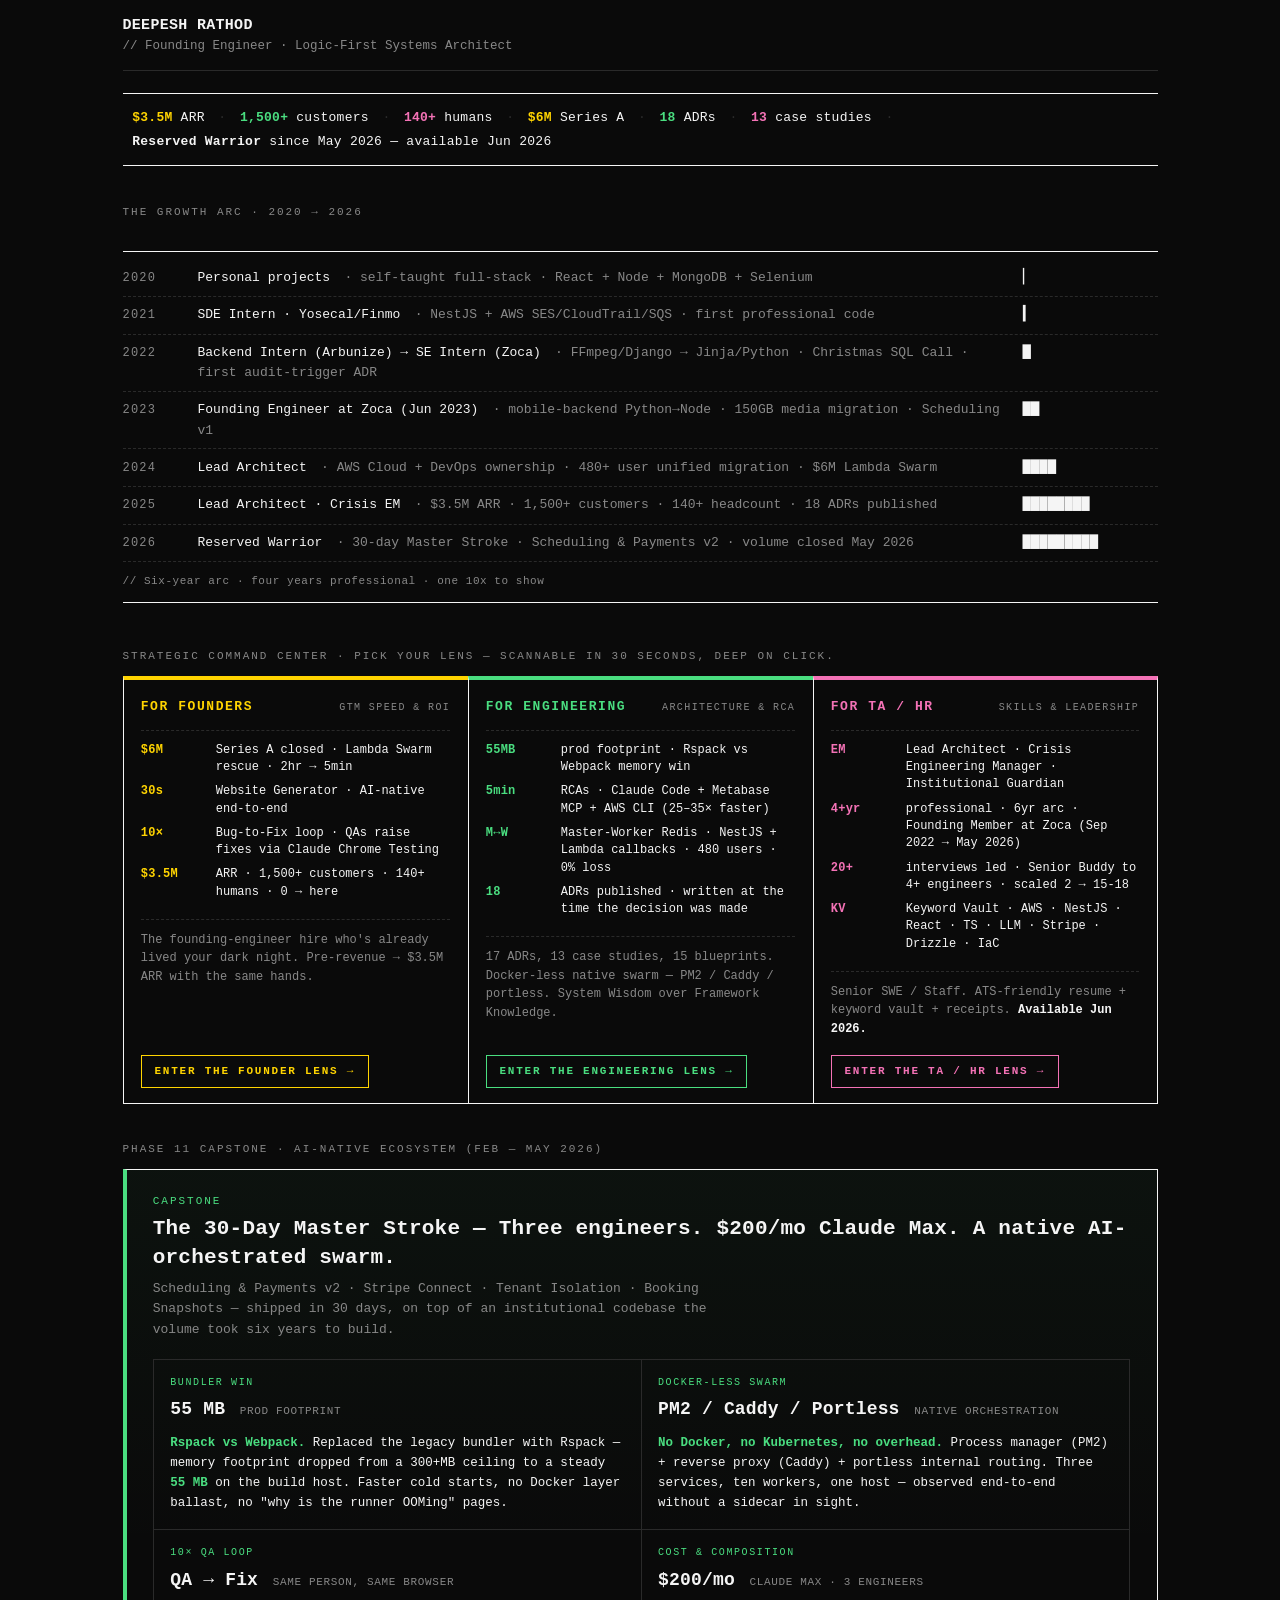
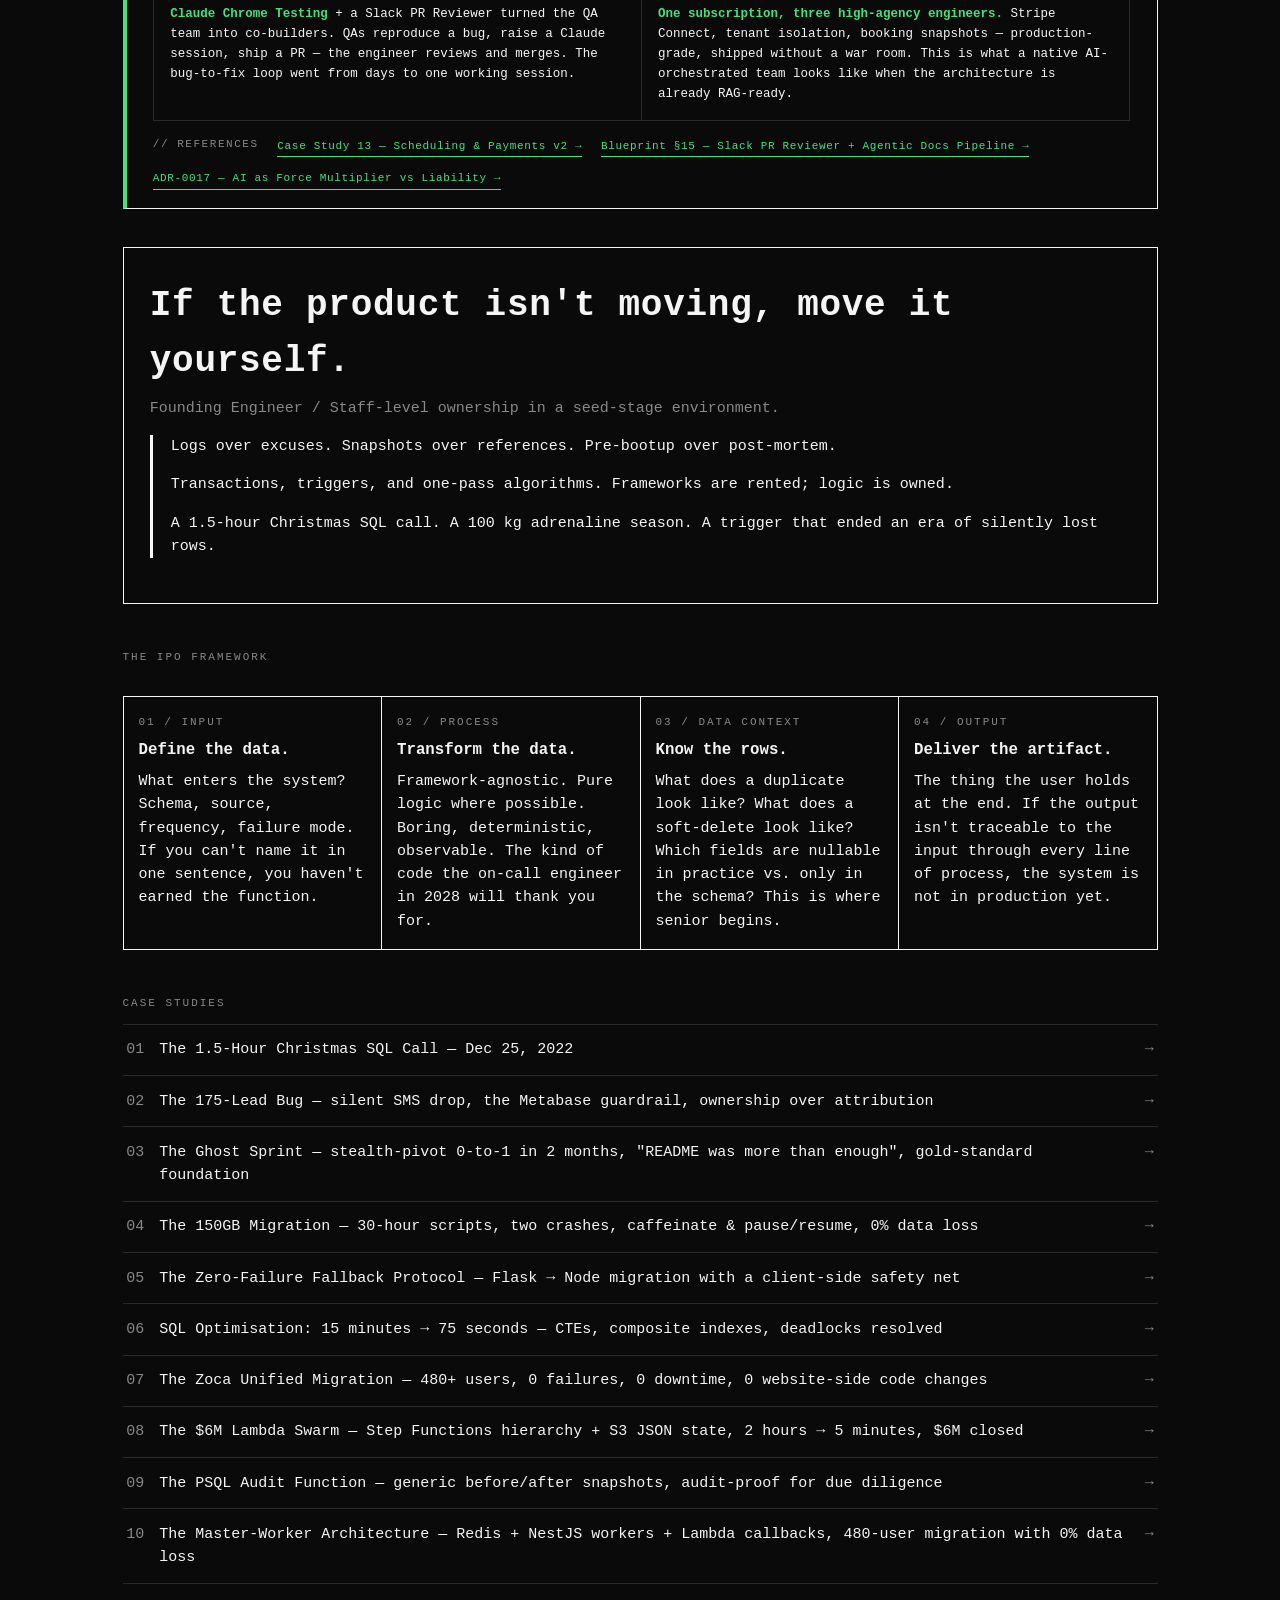
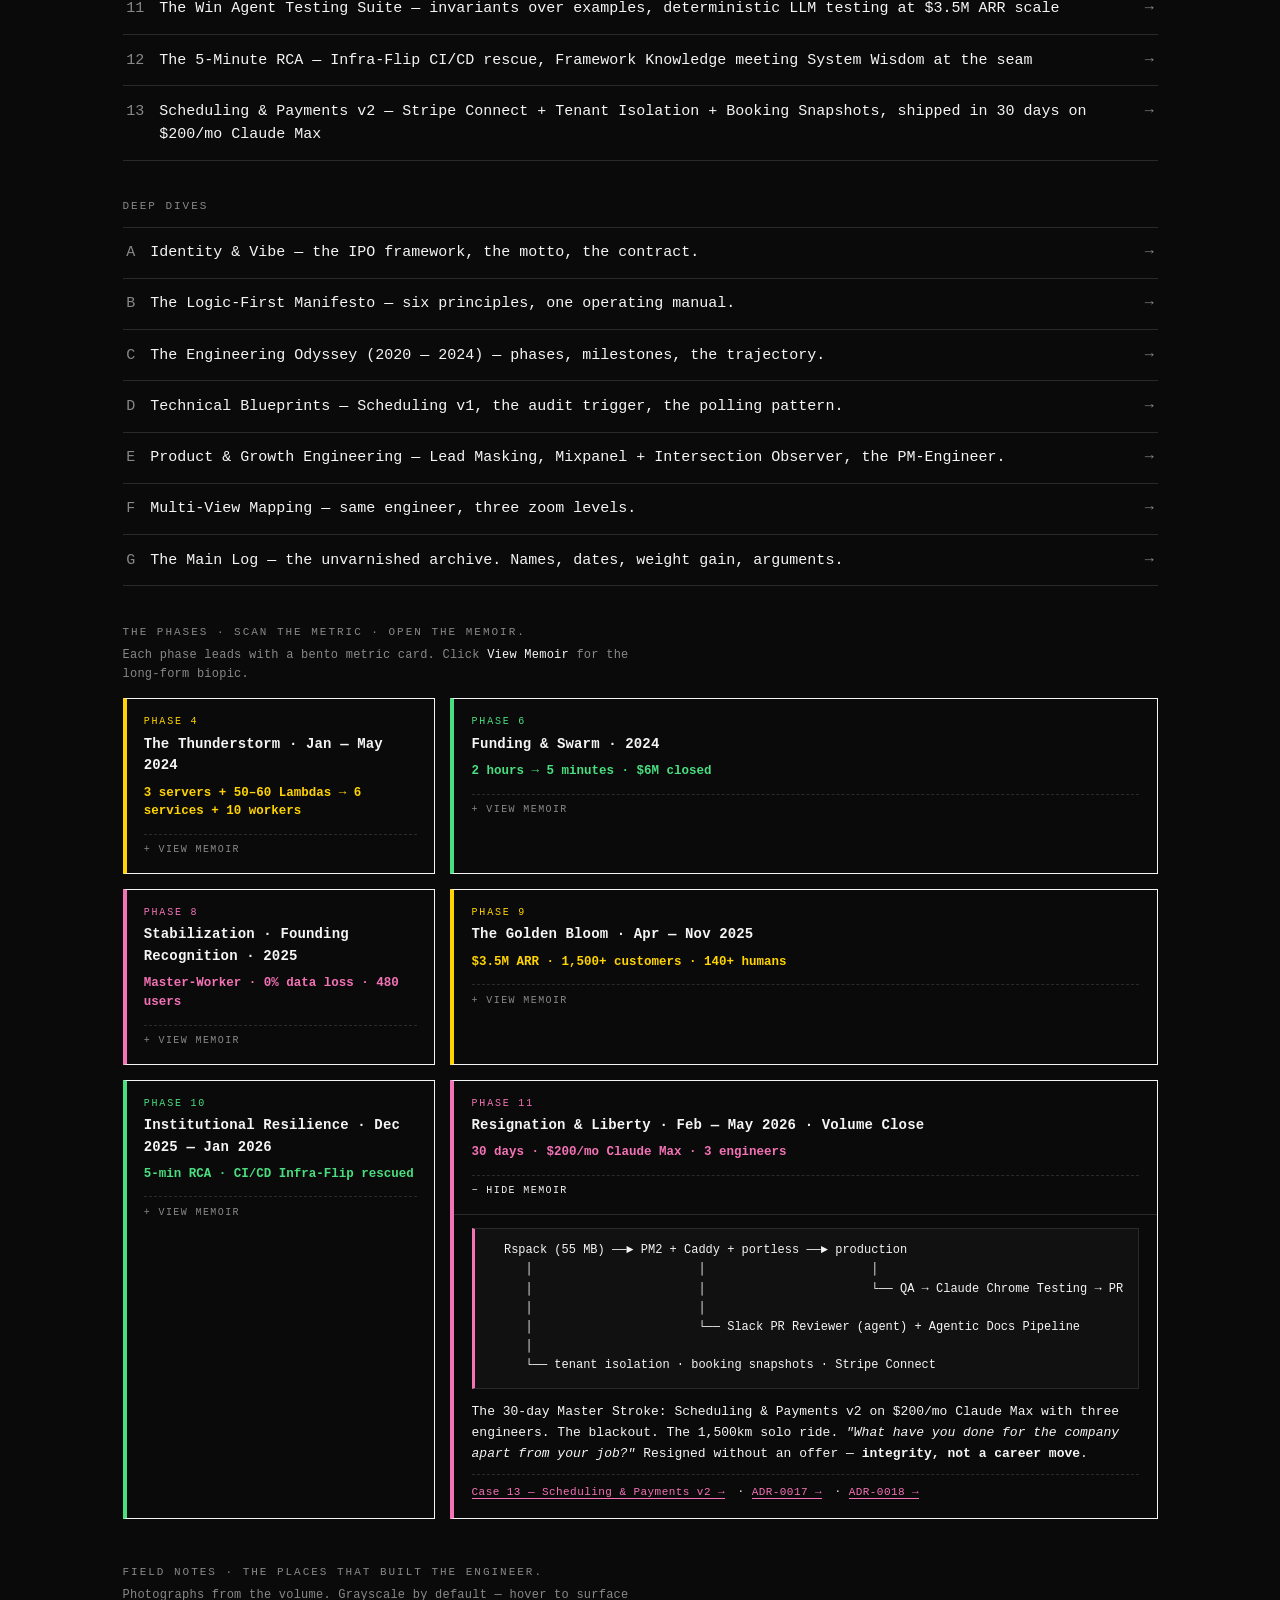
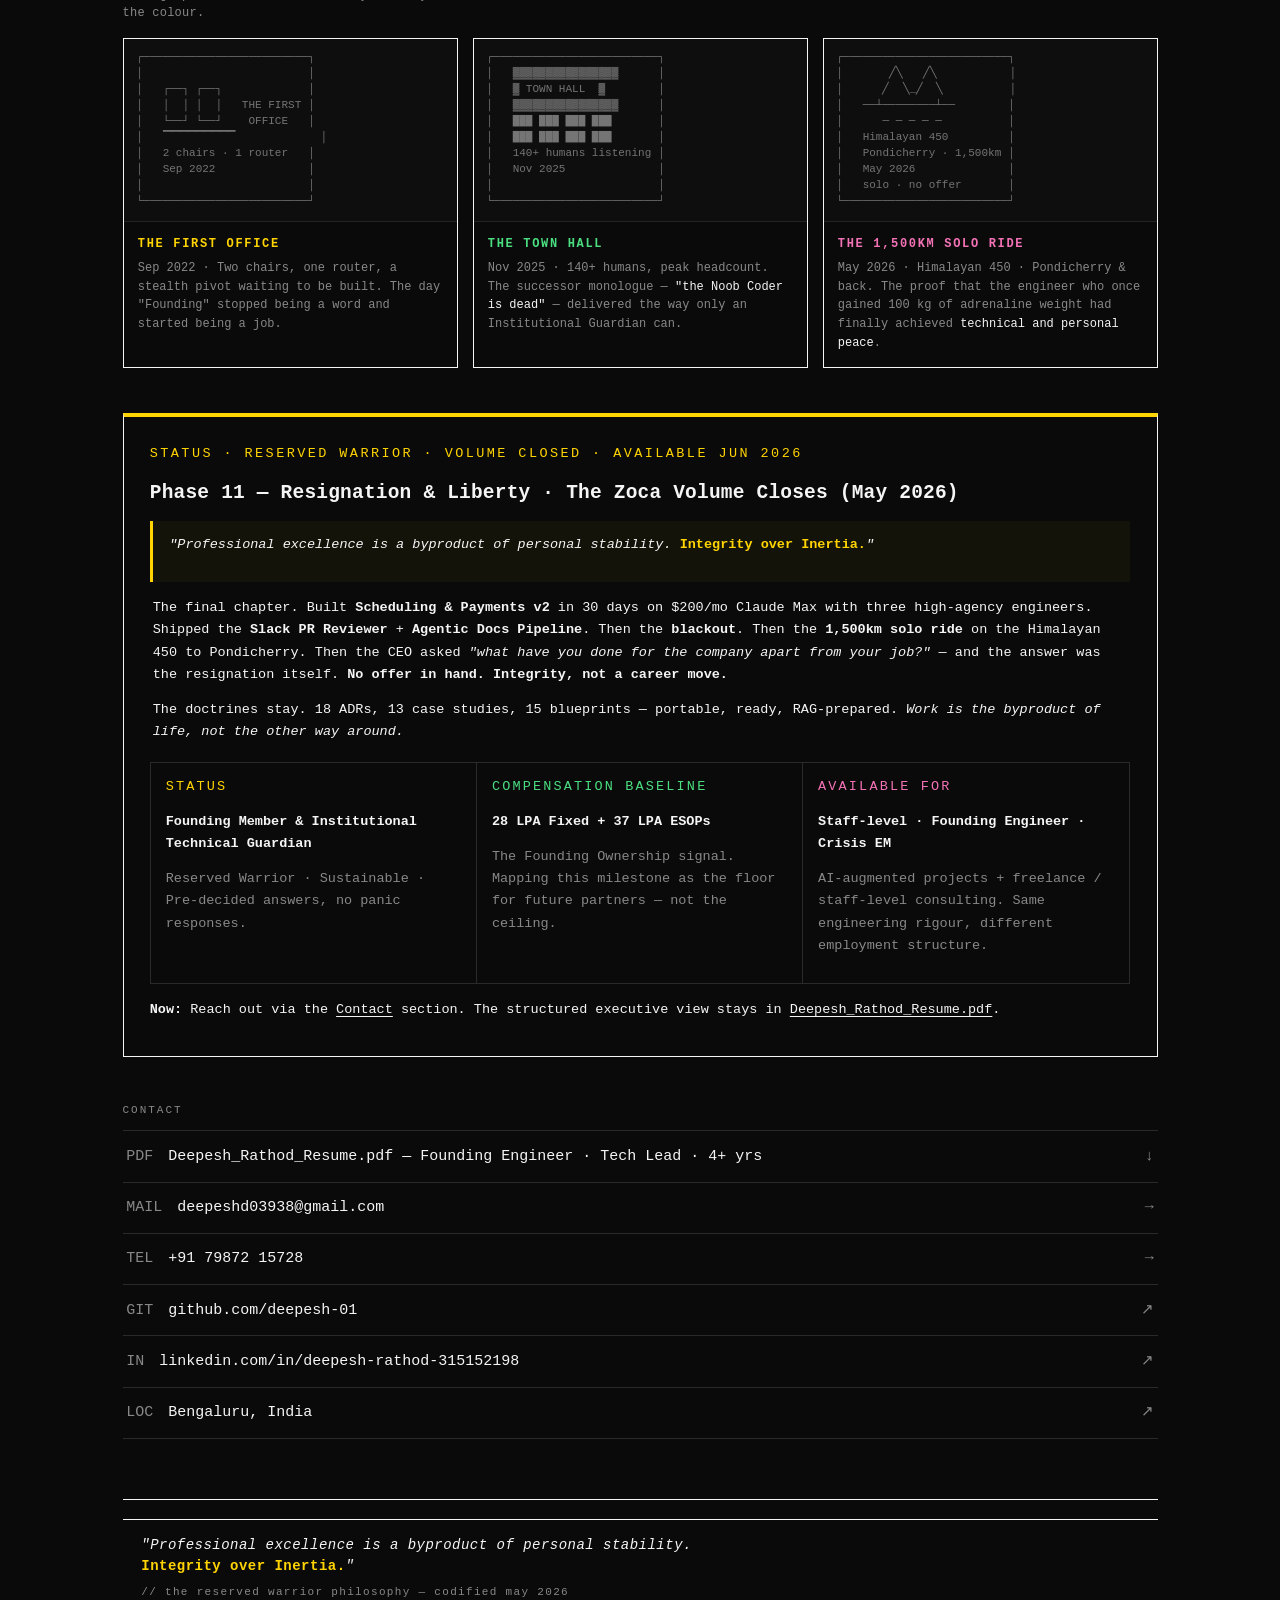
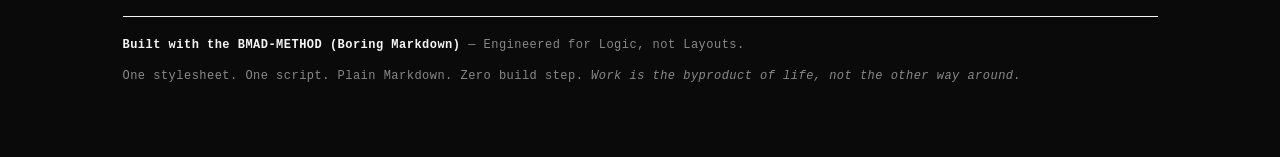
==== commit 1d56bc69: "Strategic Command Center retool — persona-gated hybrid dashboard Replace the lens-picker with a 3-co" ====
--- a/index.html
+++ b/index.html
@@ -6,16 +6,24 @@
   <title>Deepesh Rathod — Founding Engineer</title>
   <meta name="description" content="Founding Engineer | Logic-First Systems Architect. A boring, brutalist portfolio engineered to load in one round-trip." />
   <meta name="color-scheme" content="dark" />
-  <link rel="stylesheet" href="./assets/styles.css?v=14" />
-  <link rel="stylesheet" href="./assets/covers.css?v=1" />
+  <link rel="stylesheet" href="./assets/styles.css?v=16" />
+  <link rel="stylesheet" href="./assets/covers.css?v=2" />
 </head>
-<body data-active-mode="all" class="on-home">
+<body data-active-mode="all" data-view-mode="tiles" class="on-home">
   <div class="shell">
 
-    <!-- ============== NAV + PERSPECTIVE SWITCHER ============== -->
+    <!-- ============== NAV + VIEW + PERSPECTIVE ============== -->
     <nav class="nav" aria-label="Primary">
       <div class="nav-left">
         <a id="navBack" class="nav-back hide" href="#" aria-label="Back">← BACK</a>
+        <div class="viewbar" role="group" aria-label="Article view mode">
+          <button class="view-toggle is-active" type="button" data-view="tiles" title="Tile view — chapter overview · click any chapter to read" aria-pressed="true">
+            <span class="icon" aria-hidden="true">⊞</span> tiles
+          </button>
+          <button class="view-toggle" type="button" data-view="long" title="Long-form view — continuous scroll, every chapter visible" aria-pressed="false">
+            <span class="icon" aria-hidden="true">☰</span> long
+          </button>
+        </div>
         <div class="nav-brand">
           <a href="#">DEEPESH RATHOD</a>
           <small>// Founding Engineer · Logic-First Systems Architect</small>
@@ -42,7 +50,7 @@
         <span class="r-sep">·</span>
         <span class="r-item r-yellow"><span class="r-num">$6M</span> Series A</span>
         <span class="r-sep">·</span>
-        <span class="r-item r-green"><span class="r-num">17</span> ADRs</span>
+        <span class="r-item r-green"><span class="r-num">18</span> ADRs</span>
         <span class="r-sep">·</span>
         <span class="r-item r-pink"><span class="r-num">13</span> case studies</span>
         <span class="r-sep">·</span>
@@ -79,7 +87,7 @@
         </div>
         <div class="row">
           <span class="year">2025</span>
-          <span class="role">Lead Architect · Crisis EM <span class="scope">· $3.5M ARR · 1,500+ customers · 140+ headcount · 17 ADRs published</span></span>
+          <span class="role">Lead Architect · Crisis EM <span class="scope">· $3.5M ARR · 1,500+ customers · 140+ headcount · 18 ADRs published</span></span>
           <span class="bar">████████</span>
         </div>
         <div class="row">
@@ -90,28 +98,97 @@
         <div class="note">// Six-year arc · four years professional · one 10x to show</div>
       </section>
 
-      <!-- LENS PICKER — three audience-targeted covers, above the fold -->
-      <p class="section-title">Three audiences. Three covers. Pick a lens — or scroll for the full Novel.</p>
-      <nav class="lens-picker" aria-label="Audience-targeted covers">
-        <a class="lens-card lens-founder" href="./founder.html">
-          <p class="lens-label">For Founders</p>
-          <p class="lens-desc">Founder · staff hire · 5-second hook</p>
-          <p class="lens-hook">Pre-revenue → $3.5M ARR. The founding-engineer hire who's already lived your dark night.</p>
-          <span class="lens-cta">Enter →</span>
+      <!-- PERSONA GATE — three-column hybrid dashboard, scannable for the role on each side -->
+      <p class="section-title">Strategic Command Center · Pick your lens — scannable in 30 seconds, deep on click.</p>
+      <nav class="persona-gate" aria-label="Persona-based entry">
+
+        <!-- FOUNDER COLUMN -->
+        <a class="persona-card persona-founder" href="./founder.html">
+          <div class="persona-head">
+            <p class="persona-label">For Founders</p>
+            <p class="persona-focus">GTM Speed &amp; ROI</p>
+          </div>
+          <ul class="persona-bullets">
+            <li><span class="b-num">$6M</span> <span class="b-lbl">Series A closed · Lambda Swarm rescue · 2hr → 5min</span></li>
+            <li><span class="b-num">30s</span> <span class="b-lbl">Website Generator · AI-native end-to-end</span></li>
+            <li><span class="b-num">10×</span> <span class="b-lbl">Bug-to-Fix loop · QAs raise fixes via Claude Chrome Testing</span></li>
+            <li><span class="b-num">$3.5M</span> <span class="b-lbl">ARR · 1,500+ customers · 140+ humans · 0 → here</span></li>
+          </ul>
+          <p class="persona-hook">The founding-engineer hire who's already lived your dark night. Pre-revenue → $3.5M ARR with the same hands.</p>
+          <span class="persona-cta">Enter the Founder Lens →</span>
         </a>
-        <a class="lens-card lens-leader" href="./leader.html">
-          <p class="lens-label">For Engineering Leaders</p>
-          <p class="lens-desc">CTO · EM · TL · 30-second scan</p>
-          <p class="lens-hook">17 ADRs. 13 case studies. Six years of decisions, written down at the time they were made.</p>
-          <span class="lens-cta">Enter →</span>
+
+        <!-- ENGINEERING COLUMN -->
+        <a class="persona-card persona-engineer" href="./leader.html">
+          <div class="persona-head">
+            <p class="persona-label">For Engineering</p>
+            <p class="persona-focus">Architecture &amp; RCA</p>
+          </div>
+          <ul class="persona-bullets">
+            <li><span class="b-num">55MB</span> <span class="b-lbl">prod footprint · Rspack vs Webpack memory win</span></li>
+            <li><span class="b-num">5min</span> <span class="b-lbl">RCAs · Claude Code + Metabase MCP + AWS CLI (25–35× faster)</span></li>
+            <li><span class="b-num">M↔W</span> <span class="b-lbl">Master-Worker Redis · NestJS + Lambda callbacks · 480 users · 0% loss</span></li>
+            <li><span class="b-num">18</span> <span class="b-lbl">ADRs published · written at the time the decision was made</span></li>
+          </ul>
+          <p class="persona-hook">17 ADRs, 13 case studies, 15 blueprints. Docker-less native swarm — PM2 / Caddy / portless. System Wisdom over Framework Knowledge.</p>
+          <span class="persona-cta">Enter the Engineering Lens →</span>
         </a>
-        <a class="lens-card lens-recruiter" href="./recruiter.html">
-          <p class="lens-label">For Recruiters &amp; TA</p>
-          <p class="lens-desc">ATS-friendly · 6-second scan</p>
-          <p class="lens-hook">Senior SWE · 4+ yrs professional · full-stack + AWS + LLM systems · resume + keywords. Avail Jun 2026.</p>
-          <span class="lens-cta">Enter →</span>
+
+        <!-- TA/HR COLUMN -->
+        <a class="persona-card persona-recruiter" href="./recruiter.html">
+          <div class="persona-head">
+            <p class="persona-label">For TA / HR</p>
+            <p class="persona-focus">Skills &amp; Leadership</p>
+          </div>
+          <ul class="persona-bullets">
+            <li><span class="b-num">EM</span> <span class="b-lbl">Lead Architect · Crisis Engineering Manager · Institutional Guardian</span></li>
+            <li><span class="b-num">4+yr</span> <span class="b-lbl">professional · 6yr arc · Founding Member at Zoca (Sep 2022 → May 2026)</span></li>
+            <li><span class="b-num">20+</span> <span class="b-lbl">interviews led · Senior Buddy to 4+ engineers · scaled 2 → 15-18</span></li>
+            <li><span class="b-num">KV</span> <span class="b-lbl">Keyword Vault · AWS · NestJS · React · TS · LLM · Stripe · Drizzle · IaC</span></li>
+          </ul>
+          <p class="persona-hook">Senior SWE / Staff. ATS-friendly resume + keyword vault + receipts. <strong>Available Jun 2026.</strong></p>
+          <span class="persona-cta">Enter the TA / HR Lens →</span>
         </a>
+
       </nav>
+
+      <!-- ============== AI-NATIVE ECOSYSTEM CAPSTONE ============== -->
+      <p class="section-title">Phase 11 Capstone · AI-Native Ecosystem (Feb — May 2026)</p>
+      <section class="capstone" aria-label="AI-Native Ecosystem capstone">
+        <div class="capstone-head">
+          <p class="capstone-label">Capstone</p>
+          <h3 class="capstone-title">The 30-Day Master Stroke — Three engineers. $200/mo Claude Max. A native AI-orchestrated swarm.</h3>
+          <p class="capstone-sub">Scheduling &amp; Payments v2 · Stripe Connect · Tenant Isolation · Booking Snapshots — shipped in 30 days, on top of an institutional codebase the volume took six years to build.</p>
+        </div>
+        <div class="capstone-grid">
+          <div class="capstone-cell">
+            <p class="cell-label">Bundler Win</p>
+            <p class="cell-metric"><strong>55 MB</strong> <span>prod footprint</span></p>
+            <p class="cell-body"><strong>Rspack vs Webpack.</strong> Replaced the legacy bundler with Rspack — memory footprint dropped from a 300+MB ceiling to a steady <strong>55 MB</strong> on the build host. Faster cold starts, no Docker layer ballast, no &quot;why is the runner OOMing&quot; pages.</p>
+          </div>
+          <div class="capstone-cell">
+            <p class="cell-label">Docker-less Swarm</p>
+            <p class="cell-metric"><strong>PM2 / Caddy / Portless</strong> <span>native orchestration</span></p>
+            <p class="cell-body"><strong>No Docker, no Kubernetes, no overhead.</strong> Process manager (PM2) + reverse proxy (Caddy) + portless internal routing. Three services, ten workers, one host — observed end-to-end without a sidecar in sight.</p>
+          </div>
+          <div class="capstone-cell">
+            <p class="cell-label">10× QA Loop</p>
+            <p class="cell-metric"><strong>QA → Fix</strong> <span>same person, same browser</span></p>
+            <p class="cell-body"><strong>Claude Chrome Testing</strong> + a Slack PR Reviewer turned the QA team into co-builders. QAs reproduce a bug, raise a Claude session, ship a PR — the engineer reviews and merges. The bug-to-fix loop went from days to one working session.</p>
+          </div>
+          <div class="capstone-cell">
+            <p class="cell-label">Cost &amp; Composition</p>
+            <p class="cell-metric"><strong>$200/mo</strong> <span>Claude Max · 3 engineers</span></p>
+            <p class="cell-body"><strong>One subscription, three high-agency engineers.</strong> Stripe Connect, tenant isolation, booking snapshots — production-grade, shipped without a war room. This is what a native AI-orchestrated team looks like when the architecture is already RAG-ready.</p>
+          </div>
+        </div>
+        <p class="capstone-foot">
+          <span class="foot-tag">// references</span>
+          <a href="#scheduling-payments-v2">Case Study 13 — Scheduling &amp; Payments v2 →</a>
+          <a href="#blueprints">Blueprint §15 — Slack PR Reviewer + Agentic Docs Pipeline →</a>
+          <a href="../adr/0017-ai-as-force-multiplier-vs-liability.md">ADR-0017 — AI as Force Multiplier vs Liability →</a>
+        </p>
+      </section>
 
       <!-- HERO (the brand statement, for readers who scroll past the lens-picker) -->
       <section class="hero">
@@ -299,12 +376,225 @@
         </li>
       </ul>
 
-      <!-- VOLUME CLOSE BANNER -->
-      <section class="banner" aria-live="polite">
-        <p class="banner-label">Status · Volume Closed · Reserved Warrior</p>
-        <h3>Phase 11 — Resignation &amp; Liberty (Feb — May 2026) · The Zoca Volume Closes</h3>
-        <p>The final chapter. <strong>Scheduling &amp; Payments v2</strong> shipped in 30 days on $200/mo Claude Max with a small high-agency team — Stripe Connect, tenant isolation, booking snapshots. The <strong>AI Skills Paradox</strong> (ADR-0017) — when the company let non-engineers ship code, technical integrity collapsed faster than the dashboards revealed. Built the <strong>Slack PR Reviewer</strong> + <strong>Agentic Docs Pipeline</strong> as Engineering-Manager-as-Builder responses (Blueprint §15). Then the <strong>blackout</strong>. Then the <strong>1,500km solo ride</strong>. Then <em>"What have you done for the company apart from your job?"</em> — and the resignation that followed, without an offer in hand. <strong>An act of integrity, not a career move.</strong> The doctrines stay. The Zoca volume closes here. <em>Work is the byproduct of life, not the other way around.</em></p>
-        <p><strong>Now:</strong> Reserved Warrior. Pivoting to a portfolio of AI-augmented projects + freelance / staff-level consulting. Reach out via the <a href="#contact">Contact</a> section. The structured executive view stays in <a href="./Deepesh_Rathod_Resume.pdf" download>Deepesh_Rathod_Resume.pdf</a>.</p>
+      <!-- ============== PHASE BENTO — Hybrid Dashboard ============== -->
+      <p class="section-title">The Phases · Scan the metric · Open the memoir.</p>
+      <p class="section-sub">Each phase leads with a bento metric card. Click <em>View Memoir</em> for the long-form biopic.</p>
+      <section class="bento" aria-label="Phase bento grid">
+
+        <details class="bento-card bento-phase4">
+          <summary>
+            <span class="bento-phase">Phase 4</span>
+            <span class="bento-era">The Thunderstorm · Jan — May 2024</span>
+            <span class="bento-metric"><strong>3 servers + 50–60 Lambdas → 6 services + 10 workers</strong></span>
+            <span class="bento-toggle">+ View Memoir</span>
+          </summary>
+          <div class="bento-body">
+            <pre class="bento-blueprint">  monolith         lambda sprawl          ECS / Fargate
+  ▔▔▔▔▔▔▔▔        ▔▔▔▔▔▔▔▔▔▔▔▔▔        ▔▔▔▔▔▔▔▔▔▔▔▔▔▔▔
+   flask api ──── 50+ lambdas ────► 6 autoscaling svcs
+   3 servers       step funcs          10 workers
+   manual deploy   no IaC              10 lambdas (kept)</pre>
+            <p>Mobile-backend Python → Node.js migration. 150GB distributed media pipeline. Scheduling v1 — the Integrity Engine, audit-trigger-backed. The Ghost Sprint: stealth pivot, 0→1 in 2 months, <em>"README was more than enough."</em></p>
+            <p class="bento-refs"><a href="#flask-to-node">Case 05 — Flask → Node Fallback →</a> · <a href="#media-migration">Case 04 — 150GB Migration →</a> · <a href="#ghost-sprint">Case 03 — Ghost Sprint →</a></p>
+          </div>
+        </details>
+
+        <details class="bento-card bento-phase6">
+          <summary>
+            <span class="bento-phase">Phase 6</span>
+            <span class="bento-era">Funding &amp; Swarm · 2024</span>
+            <span class="bento-metric"><strong>2 hours → 5 minutes · $6M closed</strong></span>
+            <span class="bento-toggle">+ View Memoir</span>
+          </summary>
+          <div class="bento-body">
+            <pre class="bento-blueprint">  CEO request  ──► Step Function (orchestrator)
+                    │
+                    ├─ S3 state (JSON)
+                    │
+                    ├─► Lambda swarm (parallel fan-out)
+                    │     ├ revenue calc
+                    │     ├ market lookup
+                    │     └ opportunity scoring
+                    └─► aggregator → Streamlit dashboard</pre>
+            <p>Lambda Swarm + Step Functions hierarchy with S3 JSON state. The Cynical Architect doctrine: design for the failure mode, not the happy path. Arrow / Shield team dynamic; 11 AM → 2 AM cadence; <strong>$6M Series A</strong> closed on the back of this swarm.</p>
+            <p class="bento-refs"><a href="#lambda-swarm">Case 08 — $6M Lambda Swarm →</a> · <a href="#zoca-unified-migration">Case 07 — 480-user Unified Migration →</a> · <a href="../adr/0010-cynical-architect-recovery-first.md">ADR-0010 →</a></p>
+          </div>
+        </details>
+
+        <details class="bento-card bento-phase8">
+          <summary>
+            <span class="bento-phase">Phase 8</span>
+            <span class="bento-era">Stabilization · Founding Recognition · 2025</span>
+            <span class="bento-metric"><strong>Master-Worker · 0% data loss · 480 users</strong></span>
+            <span class="bento-toggle">+ View Memoir</span>
+          </summary>
+          <div class="bento-body">
+            <pre class="bento-blueprint">       NestJS Master          Redis           Lambda Worker
+       ▔▔▔▔▔▔▔▔▔▔▔▔          ▔▔▔▔▔          ▔▔▔▔▔▔▔▔▔▔▔▔▔
+       enqueue job ──────► queue:tasks ───► claim + execute
+       audit snapshot              │
+       (pre + post)               idempotency keys
+                                  retry budgets
+                                  back-pressure</pre>
+            <p>Master-Worker Redis pattern. PSQL Audit-by-Snapshot extending the Cynical Architect doctrine. LLM Guardrails (ADR-0013) and AI Safety Layer. Title bumped to <strong>Founding Member &amp; Lead Architect</strong>. Comp realigned: <strong>26L Fixed + 4L Variable + 37L ESOPs</strong> — the Founding Ownership signal.</p>
+            <p class="bento-refs"><a href="#master-worker">Case 10 — Master-Worker →</a> · <a href="#psql-audit-function">Case 09 — PSQL Audit Function →</a> · <a href="../adr/0012-master-worker-redis-pattern.md">ADR-0012 →</a></p>
+          </div>
+        </details>
+
+        <details class="bento-card bento-phase9">
+          <summary>
+            <span class="bento-phase">Phase 9</span>
+            <span class="bento-era">The Golden Bloom · Apr — Nov 2025</span>
+            <span class="bento-metric"><strong>$3.5M ARR · 1,500+ customers · 140+ humans</strong></span>
+            <span class="bento-toggle">+ View Memoir</span>
+          </summary>
+          <div class="bento-body">
+            <pre class="bento-blueprint">  4-Agent rebrand:  Local SEO · Win · Loyalty · Social
+                    ▔▔▔▔▔▔▔▔▔▔▔▔▔▔▔▔▔▔▔▔▔▔▔▔▔▔▔▔▔▔▔▔▔▔
+  Drizzle ORM (compliance) ─► Terraform IaC ─► SOC2 / HIPAA prep
+  Win Agent: invariant-based deterministic LLM testing
+  Metabase dashboards · Claude Code as pair</pre>
+            <p>Internal Technical Consultant era. Drizzle ORM migration. Terraform IaC. Invariant-based deterministic LLM testing. The Town Hall successor monologue: <em>&quot;the Noob Coder is dead.&quot;</em> Peak headcount, peak ARR, peak doctrine.</p>
+            <p class="bento-refs"><a href="#win-agent-testing">Case 11 — Win Agent Testing Suite →</a> · <a href="../adr/0014-drizzle-orm-iac-compliance.md">ADR-0014 →</a> · <a href="../adr/0015-deterministic-llm-testing.md">ADR-0015 →</a></p>
+          </div>
+        </details>
+
+        <details class="bento-card bento-phase10">
+          <summary>
+            <span class="bento-phase">Phase 10</span>
+            <span class="bento-era">Institutional Resilience · Dec 2025 — Jan 2026</span>
+            <span class="bento-metric"><strong>5-min RCA · CI/CD Infra-Flip rescued</strong></span>
+            <span class="bento-toggle">+ View Memoir</span>
+          </summary>
+          <div class="bento-body">
+            <pre class="bento-blueprint">  framework knowledge          system wisdom
+  ▔▔▔▔▔▔▔▔▔▔▔▔▔▔▔▔▔▔          ▔▔▔▔▔▔▔▔▔▔▔▔▔▔
+  consultant playbook  ◄──► institutional memory
+       │                        │
+       └─── meets at the seam ──┘
+              │
+              ▼
+        the seam fails → System Wisdom carries the rescue</pre>
+            <p>Two senior consultants meeting the company's actual seams. The 5-Minute RCA on the Infra-Flip CI/CD seam — Framework Knowledge meets System Wisdom and System Wisdom wins. The Founding Logic doctrine codified.</p>
+            <p class="bento-refs"><a href="#infra-flip-rca">Case 12 — 5-Minute RCA →</a> · <a href="../adr/0016-system-wisdom-vs-framework-knowledge.md">ADR-0016 →</a></p>
+          </div>
+        </details>
+
+        <details class="bento-card bento-phase11" open>
+          <summary>
+            <span class="bento-phase">Phase 11</span>
+            <span class="bento-era">Resignation &amp; Liberty · Feb — May 2026 · Volume Close</span>
+            <span class="bento-metric"><strong>30 days · $200/mo Claude Max · 3 engineers</strong></span>
+            <span class="bento-toggle">+ View Memoir</span>
+          </summary>
+          <div class="bento-body">
+            <pre class="bento-blueprint">  Rspack (55 MB) ──► PM2 + Caddy + portless ──► production
+     │                       │                       │
+     │                       │                       └── QA → Claude Chrome Testing → PR
+     │                       │
+     │                       └── Slack PR Reviewer (agent) + Agentic Docs Pipeline
+     │
+     └── tenant isolation · booking snapshots · Stripe Connect</pre>
+            <p>The 30-day Master Stroke: Scheduling &amp; Payments v2 on $200/mo Claude Max with three engineers. The blackout. The 1,500km solo ride. <em>&quot;What have you done for the company apart from your job?&quot;</em> Resigned without an offer — <strong>integrity, not a career move</strong>.</p>
+            <p class="bento-refs"><a href="#scheduling-payments-v2">Case 13 — Scheduling &amp; Payments v2 →</a> · <a href="../adr/0017-ai-as-force-multiplier-vs-liability.md">ADR-0017 →</a> · <a href="../adr/0018-persona-gated-hybrid-dashboard.md">ADR-0018 →</a></p>
+          </div>
+        </details>
+
+      </section>
+
+      <!-- ============== FIELD NOTES — visual milestones ============== -->
+      <p class="section-title">Field Notes · The places that built the engineer.</p>
+      <p class="section-sub">Photographs from the volume. Grayscale by default — hover to surface the colour.</p>
+      <section class="field-notes" aria-label="Photographic field notes">
+
+        <figure class="field-tile field-office">
+          <div class="field-frame" aria-hidden="true">
+            <pre>┌─────────────────────────┐
+│                         │
+│   ┌──┐ ┌──┐             │
+│   │  │ │  │   THE FIRST │
+│   └──┘ └──┘    OFFICE   │
+│   ▔▔▔▔▔▔▔▔▔             │
+│   2 chairs · 1 router   │
+│   Sep 2022              │
+│                         │
+└─────────────────────────┘</pre>
+          </div>
+          <figcaption>
+            <p class="field-cap">The First Office</p>
+            <p class="field-sub">Sep 2022 · Two chairs, one router, a stealth pivot waiting to be built. The day &quot;Founding&quot; stopped being a word and started being a job.</p>
+          </figcaption>
+        </figure>
+
+        <figure class="field-tile field-townhall">
+          <div class="field-frame" aria-hidden="true">
+            <pre>┌─────────────────────────┐
+│   ▓▓▓▓▓▓▓▓▓▓▓▓▓▓▓▓      │
+│   ▓ TOWN HALL  ▓        │
+│   ▓▓▓▓▓▓▓▓▓▓▓▓▓▓▓▓      │
+│   ███ ███ ███ ███       │
+│   ███ ███ ███ ███       │
+│   140+ humans listening │
+│   Nov 2025              │
+│                         │
+└─────────────────────────┘</pre>
+          </div>
+          <figcaption>
+            <p class="field-cap">The Town Hall</p>
+            <p class="field-sub">Nov 2025 · 140+ humans, peak headcount. The successor monologue — <em>&quot;the Noob Coder is dead&quot;</em> — delivered the way only an Institutional Guardian can.</p>
+          </figcaption>
+        </figure>
+
+        <figure class="field-tile field-ride">
+          <div class="field-frame" aria-hidden="true">
+            <pre>┌─────────────────────────┐
+│       ╱╲   ╱╲           │
+│      ╱  ╲_╱  ╲          │
+│   ──┴────────┴──        │
+│      ─ ─ ─ ─ ─          │
+│   Himalayan 450         │
+│   Pondicherry · 1,500km │
+│   May 2026              │
+│   solo · no offer       │
+└─────────────────────────┘</pre>
+          </div>
+          <figcaption>
+            <p class="field-cap">The 1,500km Solo Ride</p>
+            <p class="field-sub">May 2026 · Himalayan 450 · Pondicherry &amp; back. The proof that the engineer who once gained 100 kg of adrenaline weight had finally achieved <em>technical and personal peace</em>.</p>
+          </figcaption>
+        </figure>
+
+      </section>
+
+      <!-- ============== RESERVED WARRIOR · TRAJECTORY ============== -->
+      <section class="warrior-banner" aria-live="polite">
+        <p class="warrior-label">Status · Reserved Warrior · Volume Closed · Available Jun 2026</p>
+        <h3>Phase 11 — Resignation &amp; Liberty · The Zoca Volume Closes (May 2026)</h3>
+        <blockquote class="warrior-quote">
+          <p>&quot;Professional excellence is a byproduct of personal stability. <strong>Integrity over Inertia.</strong>&quot;</p>
+        </blockquote>
+        <p data-mode="human">The final chapter. Built <strong>Scheduling &amp; Payments v2</strong> in 30 days on $200/mo Claude Max with three high-agency engineers. Shipped the <strong>Slack PR Reviewer</strong> + <strong>Agentic Docs Pipeline</strong>. Then the <strong>blackout</strong>. Then the <strong>1,500km solo ride</strong> on the Himalayan 450 to Pondicherry. Then the CEO asked <em>&quot;what have you done for the company apart from your job?&quot;</em> — and the answer was the resignation itself. <strong>No offer in hand. Integrity, not a career move.</strong></p>
+        <p data-mode="founder">The doctrines stay. 18 ADRs, 13 case studies, 15 blueprints — portable, ready, RAG-prepared. <em>Work is the byproduct of life, not the other way around.</em></p>
+
+        <div class="trajectory-grid">
+          <div class="traj-cell">
+            <p class="t-label">Status</p>
+            <p class="t-line"><strong>Founding Member &amp; Institutional Technical Guardian</strong></p>
+            <p class="t-sub">Reserved Warrior · Sustainable · Pre-decided answers, no panic responses.</p>
+          </div>
+          <div class="traj-cell">
+            <p class="t-label">Compensation Baseline</p>
+            <p class="t-line"><strong>28 LPA Fixed + 37 LPA ESOPs</strong></p>
+            <p class="t-sub">The Founding Ownership signal. Mapping this milestone as the floor for future partners — not the ceiling.</p>
+          </div>
+          <div class="traj-cell">
+            <p class="t-label">Available For</p>
+            <p class="t-line"><strong>Staff-level · Founding Engineer · Crisis EM</strong></p>
+            <p class="t-sub">AI-augmented projects + freelance / staff-level consulting. Same engineering rigour, different employment structure.</p>
+          </div>
+        </div>
+
+        <p><strong>Now:</strong> Reach out via the <a href="#contact">Contact</a> section. The structured executive view stays in <a href="./Deepesh_Rathod_Resume.pdf" download>Deepesh_Rathod_Resume.pdf</a>.</p>
       </section>
 
       <!-- CONTACT -->
@@ -361,15 +651,19 @@
 
     <!-- ============== FOOTER ============== -->
     <footer class="footer">
+      <blockquote class="integrity-quote">
+        <p>&quot;Professional excellence is a byproduct of personal stability.<br/><strong>Integrity over Inertia.</strong>&quot;</p>
+        <p class="integrity-attrib">// the Reserved Warrior philosophy — codified May 2026</p>
+      </blockquote>
       <p>
         <strong>Built with the BMAD-METHOD (Boring Markdown)</strong>
         — Engineered for Logic, not Layouts.
       </p>
-      <p>One stylesheet. One script. Plain Markdown. Zero build step.</p>
+      <p>One stylesheet. One script. Plain Markdown. Zero build step. <em>Work is the byproduct of life, not the other way around.</em></p>
     </footer>
 
   </div>
 
-  <script src="./assets/app.js?v=14"></script>
+  <script src="./assets/app.js?v=16"></script>
 </body>
 </html>
--- a/assets/styles.css
+++ b/assets/styles.css
@@ -108,6 +108,134 @@
    Toggled by app.js via body.on-home; see ADR-0002 (Perspective Toggle). */
 body.on-home .modebar { display: none; }
 
+
+/* ---------- View-mode toggle (viewbar in nav) ------------------------ */
+
+/* The viewbar lives next to BACK in .nav-left. Article-only, hidden on home. */
+.viewbar {
+  display: flex;
+  gap: 0;
+  border: 1px solid var(--line-hot);
+}
+.view-toggle {
+  background: transparent;
+  color: var(--fg);
+  border: 0;
+  border-right: 1px solid var(--line-hot);
+  font-family: var(--mono);
+  font-size: 12px;
+  letter-spacing: 0.08em;
+  text-transform: uppercase;
+  padding: 0.5rem 0.7rem;
+  cursor: pointer;
+  display: inline-flex;
+  align-items: center;
+  gap: 0.4rem;
+  white-space: nowrap;
+}
+.view-toggle:last-child { border-right: 0; }
+.view-toggle:hover     { background: var(--fg); color: var(--bg); }
+.view-toggle.is-active { background: var(--fg); color: var(--bg); }
+.view-toggle .icon { font-size: 15px; line-height: 1; }
+body.on-home .viewbar { display: none; }
+
+
+/* ---------- Chapter cards (rendered by chapterize() in app.js) ------- */
+
+/* Each <details class="chapter"> wraps a former H2 + the content that
+   followed it. Tile mode (default) shows summaries as click-to-open CTAs;
+   long mode forces every chapter open and removes the grid layout. The toggle
+   is purely visual — the DOM is identical in both modes. */
+
+.chapter {
+  margin: 0;
+  border: 1px solid var(--line-hot);
+  border-left: 3px solid var(--accent);
+  background: transparent;
+  padding: 0;
+}
+.chapter > summary {
+  cursor: pointer;
+  list-style: none;
+  padding: 1rem 1.25rem;
+  font-size: 1rem;
+  font-weight: 700;
+  color: var(--fg);
+  letter-spacing: 0.01em;
+  display: flex;
+  justify-content: space-between;
+  align-items: center;
+  gap: 0.75rem;
+  background: transparent;
+}
+.chapter > summary::-webkit-details-marker { display: none; }
+.chapter > summary::marker { content: ''; }
+.chapter > summary::after {
+  content: '+';
+  font-size: 1.4rem;
+  color: var(--accent);
+  font-weight: 400;
+  line-height: 1;
+  flex: 0 0 auto;
+}
+.chapter[open] > summary::after { content: '−'; }
+.chapter > summary:hover { background: var(--fg); color: var(--bg); }
+.chapter > summary:hover::after { color: var(--bg); }
+
+.chapter > *:not(summary) { padding-left: 1.25rem; padding-right: 1.25rem; }
+.chapter > *:not(summary):first-of-type { padding-top: 0.4rem; }
+.chapter > *:not(summary):last-child    { padding-bottom: 1rem;  }
+
+
+/* ---------- TILES mode (default) — chapter grid --------------------- */
+
+body[data-view-mode="tiles"] .article {
+  max-width: 100%;
+  display: grid;
+  grid-template-columns: 1fr 1fr;
+  gap: 1rem;
+  align-items: start;
+}
+/* Preamble content (H1, blockquotes, paragraphs before the first H2)
+   spans the full grid width — only the chapter tiles share the 2-col grid. */
+body[data-view-mode="tiles"] .article > :not(.chapter) {
+  grid-column: 1 / -1;
+  max-width: var(--measure);
+}
+body[data-view-mode="tiles"] .chapter[open] {
+  grid-column: 1 / -1;
+}
+@media (max-width: 720px) {
+  body[data-view-mode="tiles"] .article { grid-template-columns: 1fr; }
+}
+
+
+/* ---------- LONG mode — continuous scroll --------------------------- */
+
+body[data-view-mode="long"] .article {
+  max-width: var(--measure);
+  display: block;
+}
+body[data-view-mode="long"] .chapter {
+  border: 0;
+  border-top: 1px solid var(--line);
+  padding: 0;
+}
+body[data-view-mode="long"] .chapter > summary {
+  font-size: 1.2rem;
+  padding: 1.75rem 0 0.5rem;
+  cursor: default;
+}
+body[data-view-mode="long"] .chapter > summary::after { display: none; }
+body[data-view-mode="long"] .chapter > summary:hover {
+  background: transparent;
+  color: var(--fg);
+}
+body[data-view-mode="long"] .chapter > *:not(summary) {
+  padding-left: 0;
+  padding-right: 0;
+}
+
 .mode-pill {
   background: transparent;
   color: var(--fg);
--- a/assets/covers.css
+++ b/assets/covers.css
@@ -810,3 +810,558 @@
 .lens-picker .lens-founder:hover   .lens-cta { background: var(--accent);   color: var(--bg); }
 .lens-picker .lens-leader:hover    .lens-cta { background: var(--accent-2); color: var(--bg); }
 .lens-picker .lens-recruiter:hover .lens-cta { background: var(--accent-3); color: var(--bg); }
+
+
+/* =========================================================================
+   STRATEGIC COMMAND CENTER — v2 home-page surfaces
+   Added in the Phase 11 retool. Persona Gate replaces the lens-picker on /,
+   AI-Native Ecosystem capstone sits below it, Bento phases + Field Notes
+   form the hybrid dashboard, Warrior banner closes the volume.
+   ========================================================================= */
+
+
+/* ---------- Section sub-line (sits beneath .section-title) ---------- */
+
+.section-sub {
+  font-size: 12px;
+  color: var(--muted);
+  margin: -0.4rem 0 1rem;
+  letter-spacing: 0.02em;
+  max-width: var(--measure);
+}
+.section-sub em { color: var(--fg); font-style: normal; }
+
+
+/* ---------- Persona Gate (3-column, richer than lens-picker) -------- */
+
+.persona-gate {
+  display: grid;
+  grid-template-columns: repeat(3, 1fr);
+  gap: 0;
+  margin: 0 0 2.5rem;
+}
+@media (max-width: 880px) {
+  .persona-gate { grid-template-columns: 1fr; }
+}
+
+.persona-card {
+  border: 1px solid var(--line-hot);
+  border-top-width: 4px;
+  border-right-width: 0;
+  padding: 1.1rem 1.15rem 1rem;
+  text-decoration: none;
+  color: var(--fg);
+  display: flex;
+  flex-direction: column;
+  gap: 0.6rem;
+  background: var(--bg);
+  transition: background 120ms linear;
+  min-height: 22rem;
+}
+.persona-card:last-child { border-right-width: 1px; }
+@media (max-width: 880px) {
+  .persona-card { border-right-width: 1px; border-bottom-width: 0; }
+  .persona-card:last-child { border-bottom-width: 1px; }
+}
+
+.persona-founder   { border-top-color: var(--accent);   }
+.persona-engineer  { border-top-color: var(--accent-2); }
+.persona-recruiter { border-top-color: var(--accent-3); }
+
+.persona-head {
+  display: flex;
+  justify-content: space-between;
+  align-items: baseline;
+  gap: 0.5rem;
+  flex-wrap: wrap;
+}
+.persona-label {
+  font-size: 13px;
+  font-weight: 700;
+  letter-spacing: 0.12em;
+  text-transform: uppercase;
+  margin: 0;
+}
+.persona-founder   .persona-label { color: var(--accent);   }
+.persona-engineer  .persona-label { color: var(--accent-2); }
+.persona-recruiter .persona-label { color: var(--accent-3); }
+
+.persona-focus {
+  font-size: 10px;
+  letter-spacing: 0.14em;
+  text-transform: uppercase;
+  color: var(--muted);
+  margin: 0;
+}
+
+.persona-bullets {
+  margin: 0.3rem 0 0;
+  padding: 0;
+  list-style: none;
+  display: flex;
+  flex-direction: column;
+  gap: 0.45rem;
+  border-top: 1px dashed var(--line);
+  padding-top: 0.7rem;
+}
+.persona-bullets li {
+  display: grid;
+  grid-template-columns: 4.5rem 1fr;
+  gap: 0.5rem;
+  align-items: baseline;
+  font-size: 12px;
+  line-height: 1.45;
+}
+.persona-bullets .b-num {
+  font-weight: 700;
+  letter-spacing: 0.02em;
+  text-align: left;
+  white-space: nowrap;
+  overflow: hidden;
+  text-overflow: ellipsis;
+}
+.persona-founder   .b-num { color: var(--accent);   }
+.persona-engineer  .b-num { color: var(--accent-2); }
+.persona-recruiter .b-num { color: var(--accent-3); }
+.persona-bullets .b-lbl { color: var(--fg); }
+
+.persona-hook {
+  font-size: 12px;
+  color: var(--muted);
+  margin: 0.6rem 0 0;
+  line-height: 1.55;
+  flex: 1;
+  border-top: 1px dashed var(--line);
+  padding-top: 0.7rem;
+}
+.persona-hook strong { color: var(--fg); }
+
+.persona-cta {
+  font-size: 11px;
+  letter-spacing: 0.16em;
+  text-transform: uppercase;
+  margin: 0.5rem 0 0;
+  align-self: flex-start;
+  padding: 0.45rem 0.85rem;
+  border: 1px solid currentColor;
+  font-weight: 700;
+}
+.persona-founder   .persona-cta { color: var(--accent);   }
+.persona-engineer  .persona-cta { color: var(--accent-2); }
+.persona-recruiter .persona-cta { color: var(--accent-3); }
+
+.persona-founder:hover   { background: rgba(255, 212, 0, 0.06);  }
+.persona-engineer:hover  { background: rgba(74, 222, 128, 0.06); }
+.persona-recruiter:hover { background: rgba(244, 114, 182, 0.06); }
+.persona-founder:hover   .persona-cta { background: var(--accent);   color: var(--bg); }
+.persona-engineer:hover  .persona-cta { background: var(--accent-2); color: var(--bg); }
+.persona-recruiter:hover .persona-cta { background: var(--accent-3); color: var(--bg); }
+
+
+/* ---------- AI-Native Ecosystem Capstone --------------------------- */
+
+.capstone {
+  border: 1px solid var(--line-hot);
+  border-left: 4px solid var(--accent-2);
+  padding: 1.5rem 1.75rem 1.25rem;
+  margin: 0 0 2.5rem;
+  background: linear-gradient(180deg, rgba(74,222,128,0.04) 0%, transparent 60%);
+}
+.capstone-head { margin-bottom: 1.25rem; }
+.capstone-label {
+  font-size: 11px;
+  letter-spacing: 0.18em;
+  text-transform: uppercase;
+  color: var(--accent-2);
+  margin: 0 0 0.35rem;
+}
+.capstone-title {
+  font-size: clamp(1.05rem, 2.4vw, 1.4rem);
+  margin: 0 0 0.5rem;
+  line-height: 1.35;
+  letter-spacing: 0.01em;
+  color: var(--fg);
+}
+.capstone-sub {
+  font-size: 13px;
+  color: var(--muted);
+  margin: 0;
+  line-height: 1.55;
+  max-width: var(--measure);
+}
+.capstone-sub strong { color: var(--fg); }
+
+.capstone-grid {
+  display: grid;
+  grid-template-columns: repeat(2, 1fr);
+  gap: 0;
+  border: 1px solid var(--line);
+  border-bottom: 0;
+}
+.capstone-cell {
+  padding: 1rem 1.1rem 1.1rem;
+  border-right: 1px solid var(--line);
+  border-bottom: 1px solid var(--line);
+}
+.capstone-cell:nth-child(2n) { border-right: 0; }
+@media (max-width: 720px) {
+  .capstone-grid { grid-template-columns: 1fr; }
+  .capstone-cell { border-right: 0; }
+}
+.cell-label {
+  font-size: 10px;
+  letter-spacing: 0.16em;
+  text-transform: uppercase;
+  color: var(--accent-2);
+  margin: 0 0 0.4rem;
+}
+.cell-metric {
+  font-size: 15px;
+  margin: 0 0 0.6rem;
+  color: var(--fg);
+}
+.cell-metric strong {
+  font-size: 1.2rem;
+  letter-spacing: 0.01em;
+  color: var(--fg);
+}
+.cell-metric span {
+  color: var(--muted);
+  font-size: 11px;
+  letter-spacing: 0.06em;
+  text-transform: uppercase;
+  margin-left: 0.5em;
+}
+.cell-body {
+  font-size: 12.5px;
+  color: var(--fg);
+  margin: 0;
+  line-height: 1.6;
+}
+.cell-body strong { color: var(--accent-2); font-weight: 700; }
+
+.capstone-foot {
+  display: flex;
+  flex-wrap: wrap;
+  gap: 0.75rem 1.25rem;
+  margin: 1rem 0 0;
+  font-size: 11px;
+  letter-spacing: 0.06em;
+}
+.capstone-foot .foot-tag { color: var(--muted); text-transform: uppercase; letter-spacing: 0.14em; }
+.capstone-foot a {
+  color: var(--accent-2);
+  text-decoration: none;
+  border-bottom: 1px solid var(--accent-2);
+  padding: 0.1rem 0;
+}
+.capstone-foot a:hover { background: var(--accent-2); color: var(--bg); }
+
+
+/* ---------- Bento (Hybrid Dashboard phase grid) ---------- */
+
+.bento {
+  display: grid;
+  grid-template-columns: repeat(2, 1fr);
+  gap: 1rem;
+  margin: 0 0 3rem;
+}
+@media (max-width: 880px) {
+  .bento { grid-template-columns: 1fr; }
+}
+.bento-card {
+  border: 1px solid var(--line-hot);
+  border-left: 4px solid var(--fg);
+  padding: 0;
+  background: transparent;
+  margin: 0;
+}
+.bento-phase4  { border-left-color: var(--accent);   }
+.bento-phase6  { border-left-color: var(--accent-2); }
+.bento-phase8  { border-left-color: var(--accent-3); }
+.bento-phase9  { border-left-color: var(--accent);   }
+.bento-phase10 { border-left-color: var(--accent-2); }
+.bento-phase11 { border-left-color: var(--accent-3); }
+
+.bento-card > summary {
+  cursor: pointer;
+  list-style: none;
+  padding: 1rem 1.15rem;
+  display: grid;
+  grid-template-columns: 1fr;
+  gap: 0.25rem;
+  position: relative;
+}
+.bento-card > summary::-webkit-details-marker { display: none; }
+.bento-card > summary::marker { content: ''; }
+.bento-card > summary:hover { background: rgba(255,255,255,0.02); }
+
+.bento-phase {
+  font-size: 10px;
+  letter-spacing: 0.18em;
+  text-transform: uppercase;
+  color: var(--muted);
+}
+.bento-phase4  .bento-phase,
+.bento-phase9  .bento-phase { color: var(--accent);   }
+.bento-phase6  .bento-phase,
+.bento-phase10 .bento-phase { color: var(--accent-2); }
+.bento-phase8  .bento-phase,
+.bento-phase11 .bento-phase { color: var(--accent-3); }
+
+.bento-era {
+  font-size: 14px;
+  color: var(--fg);
+  font-weight: 700;
+  letter-spacing: 0.01em;
+}
+.bento-metric {
+  font-size: 12.5px;
+  color: var(--fg);
+  margin-top: 0.2rem;
+  line-height: 1.5;
+}
+.bento-metric strong { font-weight: 700; }
+.bento-phase4  .bento-metric strong,
+.bento-phase9  .bento-metric strong { color: var(--accent);   }
+.bento-phase6  .bento-metric strong,
+.bento-phase10 .bento-metric strong { color: var(--accent-2); }
+.bento-phase8  .bento-metric strong,
+.bento-phase11 .bento-metric strong { color: var(--accent-3); }
+
+.bento-toggle {
+  font-size: 10px;
+  letter-spacing: 0.14em;
+  text-transform: uppercase;
+  color: var(--muted);
+  margin-top: 0.6rem;
+  border-top: 1px dashed var(--line);
+  padding-top: 0.5rem;
+  /* Hide the literal text "+ View Memoir" so the pseudo-element controls the label */
+  font-size: 0;
+}
+.bento-toggle::before {
+  content: '+  View Memoir';
+  font-size: 10px;
+  letter-spacing: 0.14em;
+}
+.bento-card[open] .bento-toggle { color: var(--fg); }
+.bento-card[open] .bento-toggle::before { content: '−  Hide Memoir'; }
+
+.bento-body {
+  border-top: 1px solid var(--line);
+  padding: 0.85rem 1.15rem 1.1rem;
+  font-size: 13px;
+  line-height: 1.6;
+}
+.bento-blueprint {
+  background: var(--code-bg);
+  border: 1px solid var(--line);
+  padding: 0.85rem 1rem;
+  margin: 0 0 0.85rem;
+  font-size: 12px;
+  line-height: 1.6;
+  overflow-x: auto;
+  color: var(--fg);
+  white-space: pre;
+}
+.bento-phase4  .bento-blueprint { border-left: 3px solid var(--accent);   }
+.bento-phase6  .bento-blueprint { border-left: 3px solid var(--accent-2); }
+.bento-phase8  .bento-blueprint { border-left: 3px solid var(--accent-3); }
+.bento-phase9  .bento-blueprint { border-left: 3px solid var(--accent);   }
+.bento-phase10 .bento-blueprint { border-left: 3px solid var(--accent-2); }
+.bento-phase11 .bento-blueprint { border-left: 3px solid var(--accent-3); }
+
+.bento-body p { margin: 0 0 0.65rem; }
+.bento-body p:last-child { margin-bottom: 0; }
+.bento-refs {
+  font-size: 11px;
+  letter-spacing: 0.04em;
+  border-top: 1px dashed var(--line);
+  padding-top: 0.55rem;
+  margin-top: 0.55rem;
+}
+.bento-refs a {
+  text-decoration: none;
+  border-bottom: 1px solid currentColor;
+  margin-right: 0.5em;
+  padding: 0.05rem 0;
+}
+.bento-phase4  .bento-refs a,
+.bento-phase9  .bento-refs a { color: var(--accent);   }
+.bento-phase6  .bento-refs a,
+.bento-phase10 .bento-refs a { color: var(--accent-2); }
+.bento-phase8  .bento-refs a,
+.bento-phase11 .bento-refs a { color: var(--accent-3); }
+.bento-refs a:hover { background: currentColor; }
+.bento-phase4  .bento-refs a:hover,
+.bento-phase9  .bento-refs a:hover { color: var(--bg);  background: var(--accent);   }
+.bento-phase6  .bento-refs a:hover,
+.bento-phase10 .bento-refs a:hover { color: var(--bg);  background: var(--accent-2); }
+.bento-phase8  .bento-refs a:hover,
+.bento-phase11 .bento-refs a:hover { color: var(--bg);  background: var(--accent-3); }
+
+
+/* ---------- Field Notes (visual milestones) ---------- */
+
+.field-notes {
+  display: grid;
+  grid-template-columns: repeat(3, 1fr);
+  gap: 1rem;
+  margin: 0 0 3rem;
+}
+@media (max-width: 880px) {
+  .field-notes { grid-template-columns: 1fr; }
+}
+.field-tile {
+  margin: 0;
+  border: 1px solid var(--line-hot);
+  padding: 0;
+  display: flex;
+  flex-direction: column;
+}
+.field-frame {
+  background: var(--code-bg);
+  padding: 0.75rem 0.85rem;
+  border-bottom: 1px solid var(--line);
+  font-size: 11px;
+  line-height: 1.45;
+  overflow-x: auto;
+  filter: grayscale(1) brightness(0.85);
+  transition: filter 200ms linear, color 200ms linear;
+  color: var(--muted);
+}
+.field-frame pre { margin: 0; white-space: pre; font-family: var(--mono); }
+.field-tile:hover .field-frame { filter: grayscale(0) brightness(1); }
+.field-office:hover   .field-frame { color: var(--accent);   }
+.field-townhall:hover .field-frame { color: var(--accent-2); }
+.field-ride:hover     .field-frame { color: var(--accent-3); }
+
+.field-tile figcaption { padding: 0.85rem 0.95rem 1rem; }
+.field-cap {
+  font-size: 12px;
+  letter-spacing: 0.14em;
+  text-transform: uppercase;
+  margin: 0 0 0.4rem;
+  color: var(--fg);
+  font-weight: 700;
+}
+.field-office   .field-cap { color: var(--accent);   }
+.field-townhall .field-cap { color: var(--accent-2); }
+.field-ride     .field-cap { color: var(--accent-3); }
+.field-sub {
+  font-size: 12px;
+  color: var(--muted);
+  margin: 0;
+  line-height: 1.55;
+}
+.field-sub em { color: var(--fg); font-style: normal; }
+
+
+/* ---------- Reserved Warrior banner ---------- */
+
+.warrior-banner {
+  border: 1px solid var(--line-hot);
+  border-top: 4px solid var(--accent);
+  padding: 1.75rem 1.75rem 1.5rem;
+  margin: 0 0 3rem;
+}
+.warrior-label {
+  font-size: 11px;
+  letter-spacing: 0.18em;
+  text-transform: uppercase;
+  color: var(--accent);
+  margin: 0 0 0.5rem;
+}
+.warrior-banner h3 {
+  font-size: clamp(1.05rem, 2.2vw, 1.3rem);
+  margin: 0 0 0.85rem;
+  letter-spacing: 0.01em;
+}
+.warrior-quote {
+  margin: 0 0 1rem;
+  padding: 0.85rem 1.1rem;
+  border-left: 3px solid var(--accent);
+  background: rgba(255,212,0,0.04);
+}
+.warrior-quote p {
+  margin: 0;
+  font-size: 14px;
+  color: var(--fg);
+  line-height: 1.5;
+  font-style: italic;
+}
+.warrior-quote strong { color: var(--accent); font-weight: 700; font-style: normal; }
+.warrior-banner p { font-size: 13.5px; line-height: 1.65; margin: 0 0 0.85rem; }
+
+.trajectory-grid {
+  display: grid;
+  grid-template-columns: repeat(3, 1fr);
+  gap: 0;
+  border: 1px solid var(--line);
+  margin: 1.25rem 0 1rem;
+}
+@media (max-width: 720px) {
+  .trajectory-grid { grid-template-columns: 1fr; }
+}
+.traj-cell {
+  padding: 0.85rem 1rem;
+  border-right: 1px solid var(--line);
+}
+.traj-cell:last-child { border-right: 0; }
+@media (max-width: 720px) {
+  .traj-cell { border-right: 0; border-bottom: 1px solid var(--line); }
+  .traj-cell:last-child { border-bottom: 0; }
+}
+.t-label {
+  font-size: 10px;
+  letter-spacing: 0.16em;
+  text-transform: uppercase;
+  color: var(--muted);
+  margin: 0 0 0.3rem;
+}
+.traj-cell:nth-child(1) .t-label { color: var(--accent);   }
+.traj-cell:nth-child(2) .t-label { color: var(--accent-2); }
+.traj-cell:nth-child(3) .t-label { color: var(--accent-3); }
+.t-line {
+  font-size: 13.5px;
+  margin: 0 0 0.3rem;
+  color: var(--fg);
+}
+.t-line strong { font-weight: 700; }
+.t-sub {
+  font-size: 11.5px;
+  color: var(--muted);
+  margin: 0;
+  line-height: 1.5;
+}
+
+
+/* ---------- Integrity quote (footer) ---------- */
+
+.integrity-quote {
+  border-top: 1px solid var(--line-hot);
+  border-bottom: 1px solid var(--line-hot);
+  padding: 1rem 1.25rem;
+  margin: 0 0 1.25rem;
+  background: transparent;
+}
+.integrity-quote p:first-child {
+  margin: 0 0 0.5rem;
+  font-size: 14px;
+  color: var(--fg);
+  line-height: 1.5;
+  font-style: italic;
+}
+.integrity-quote strong {
+  color: var(--accent);
+  font-weight: 700;
+  font-style: normal;
+}
+.integrity-quote .integrity-attrib {
+  margin: 0;
+  font-size: 11px;
+  letter-spacing: 0.12em;
+  color: var(--muted);
+  text-transform: lowercase;
+}
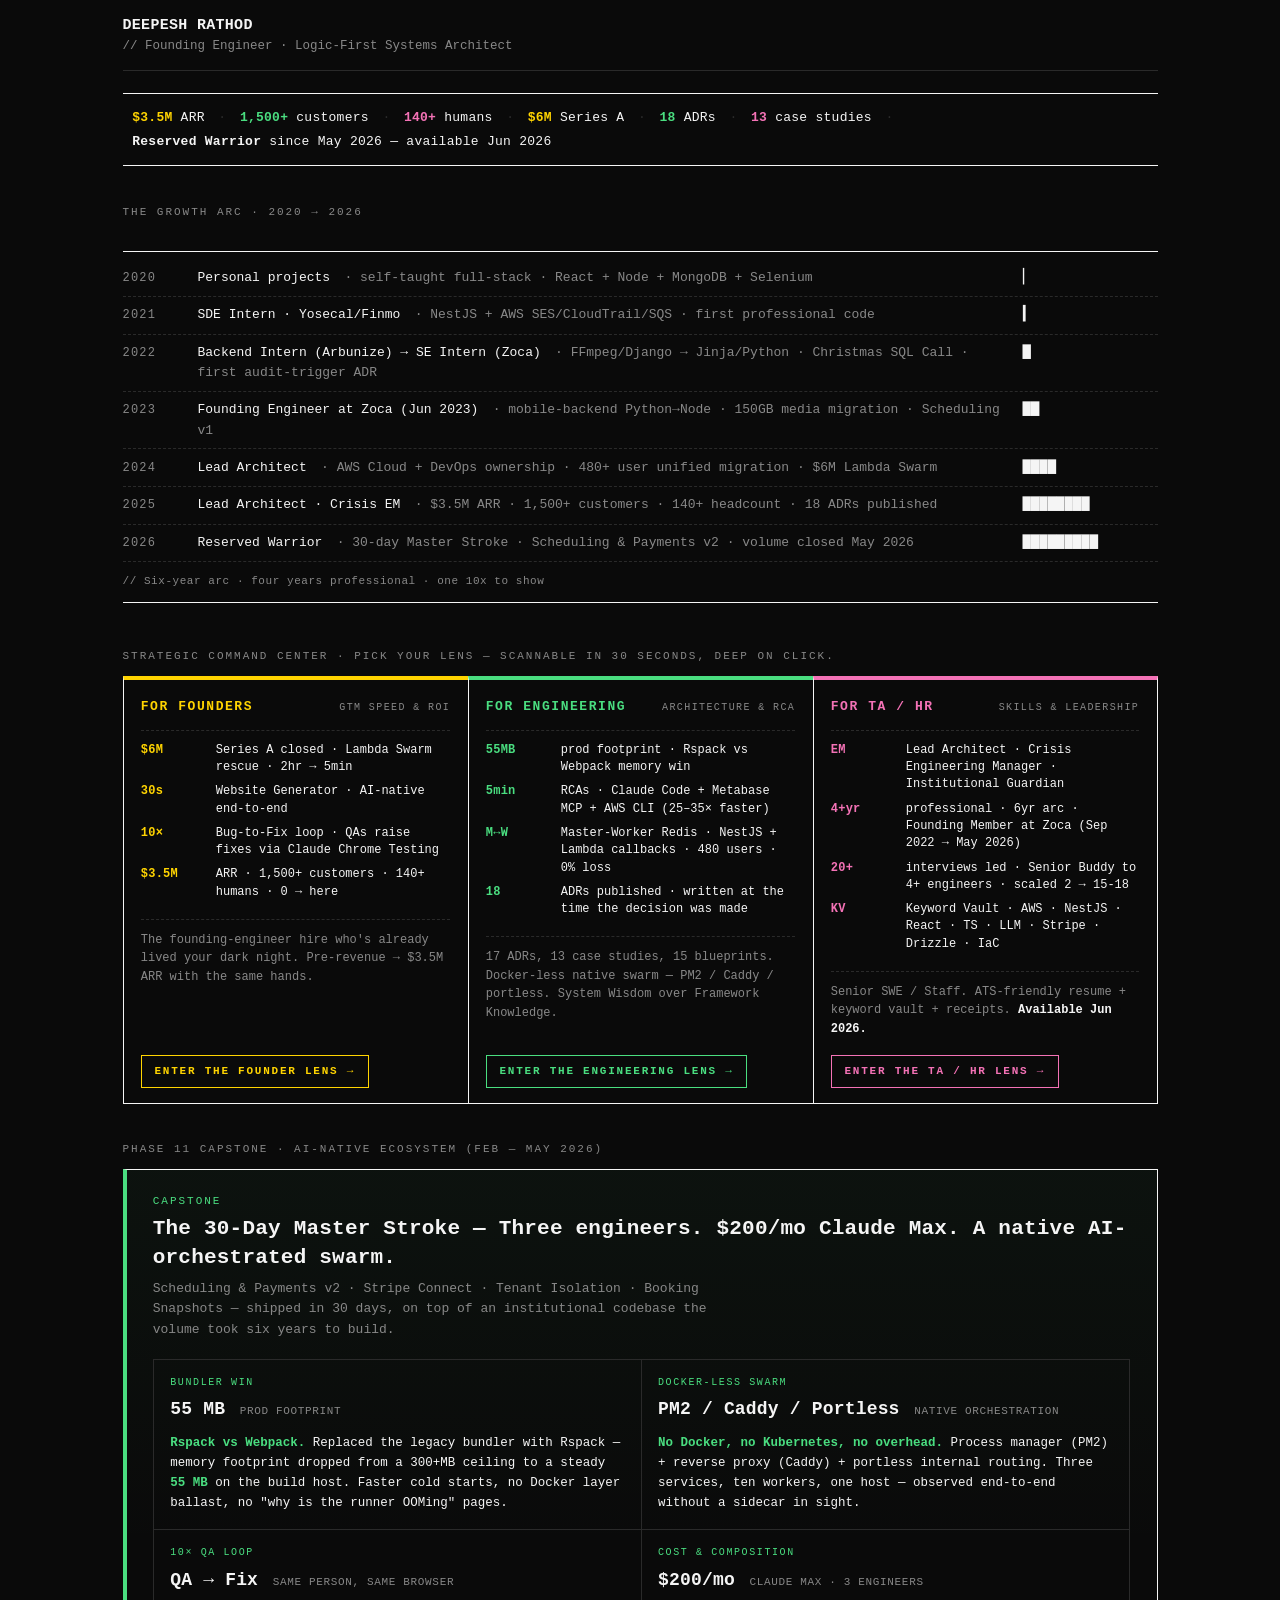
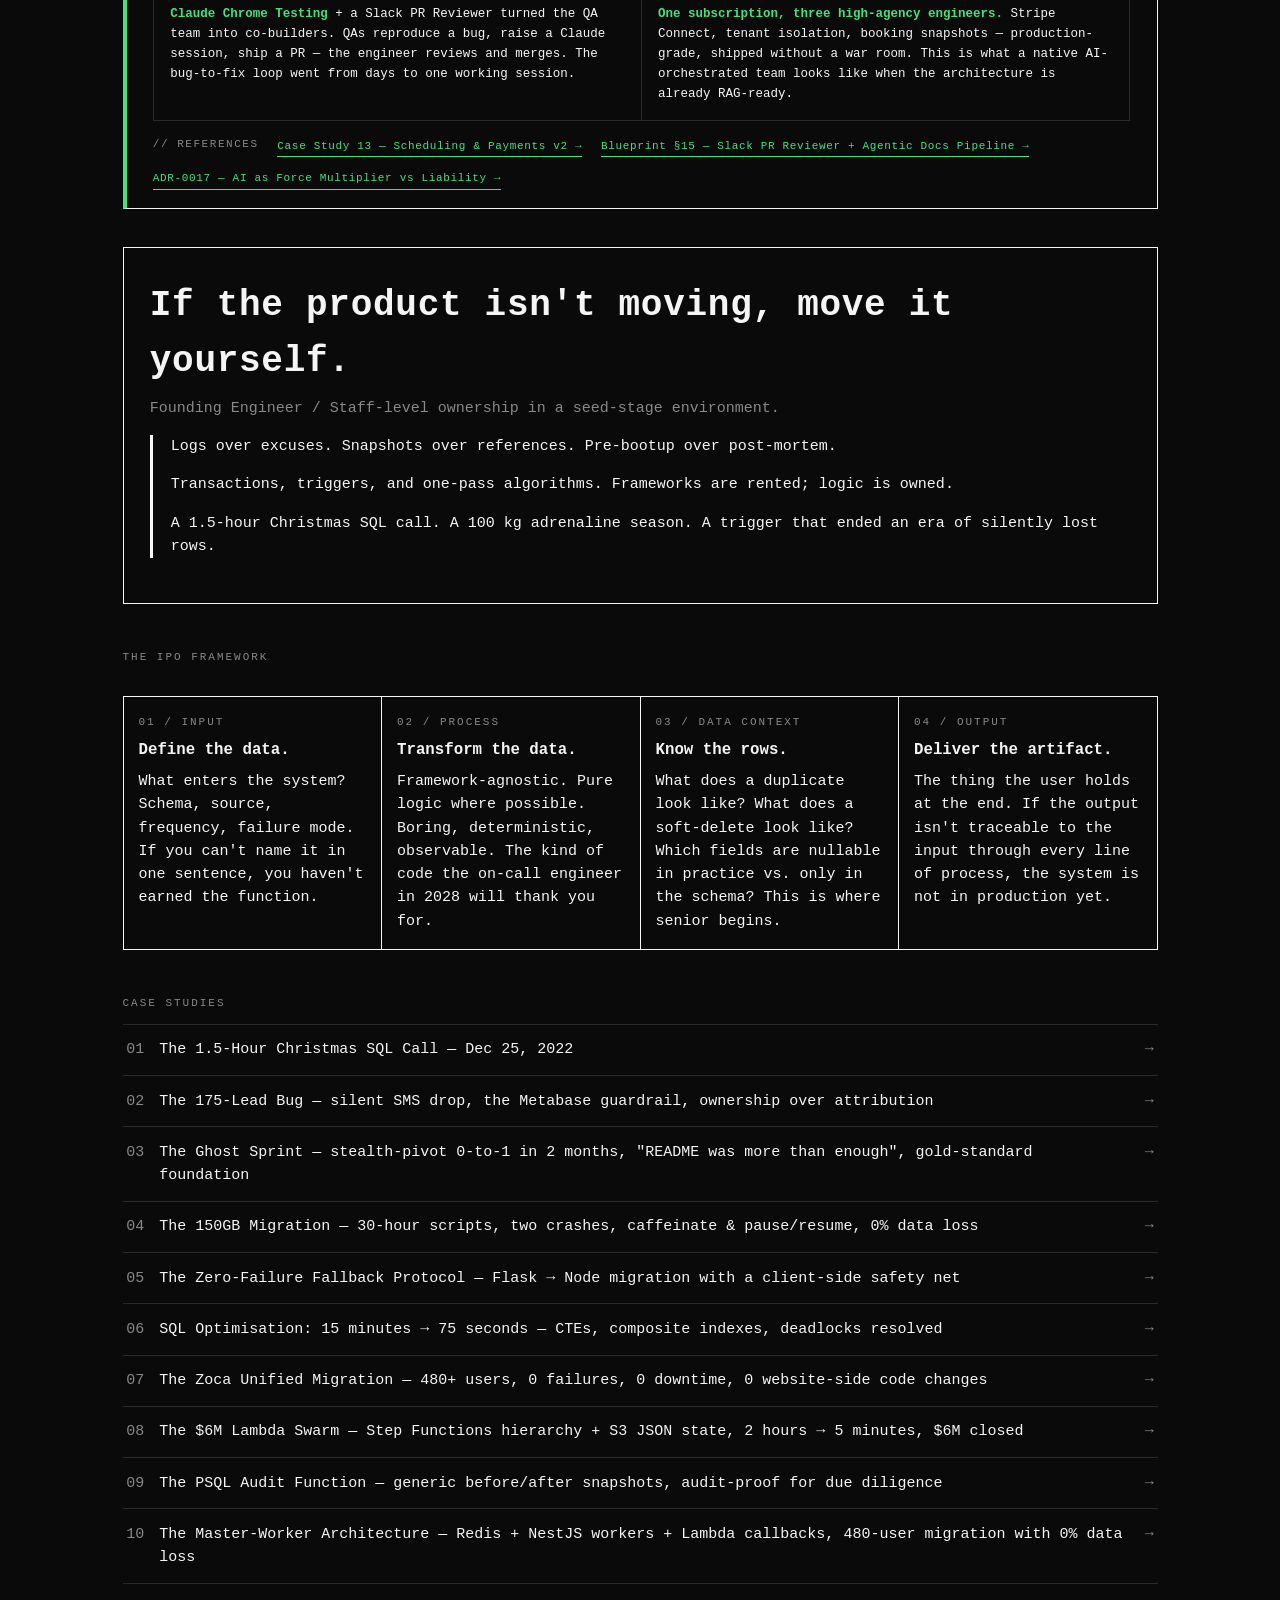
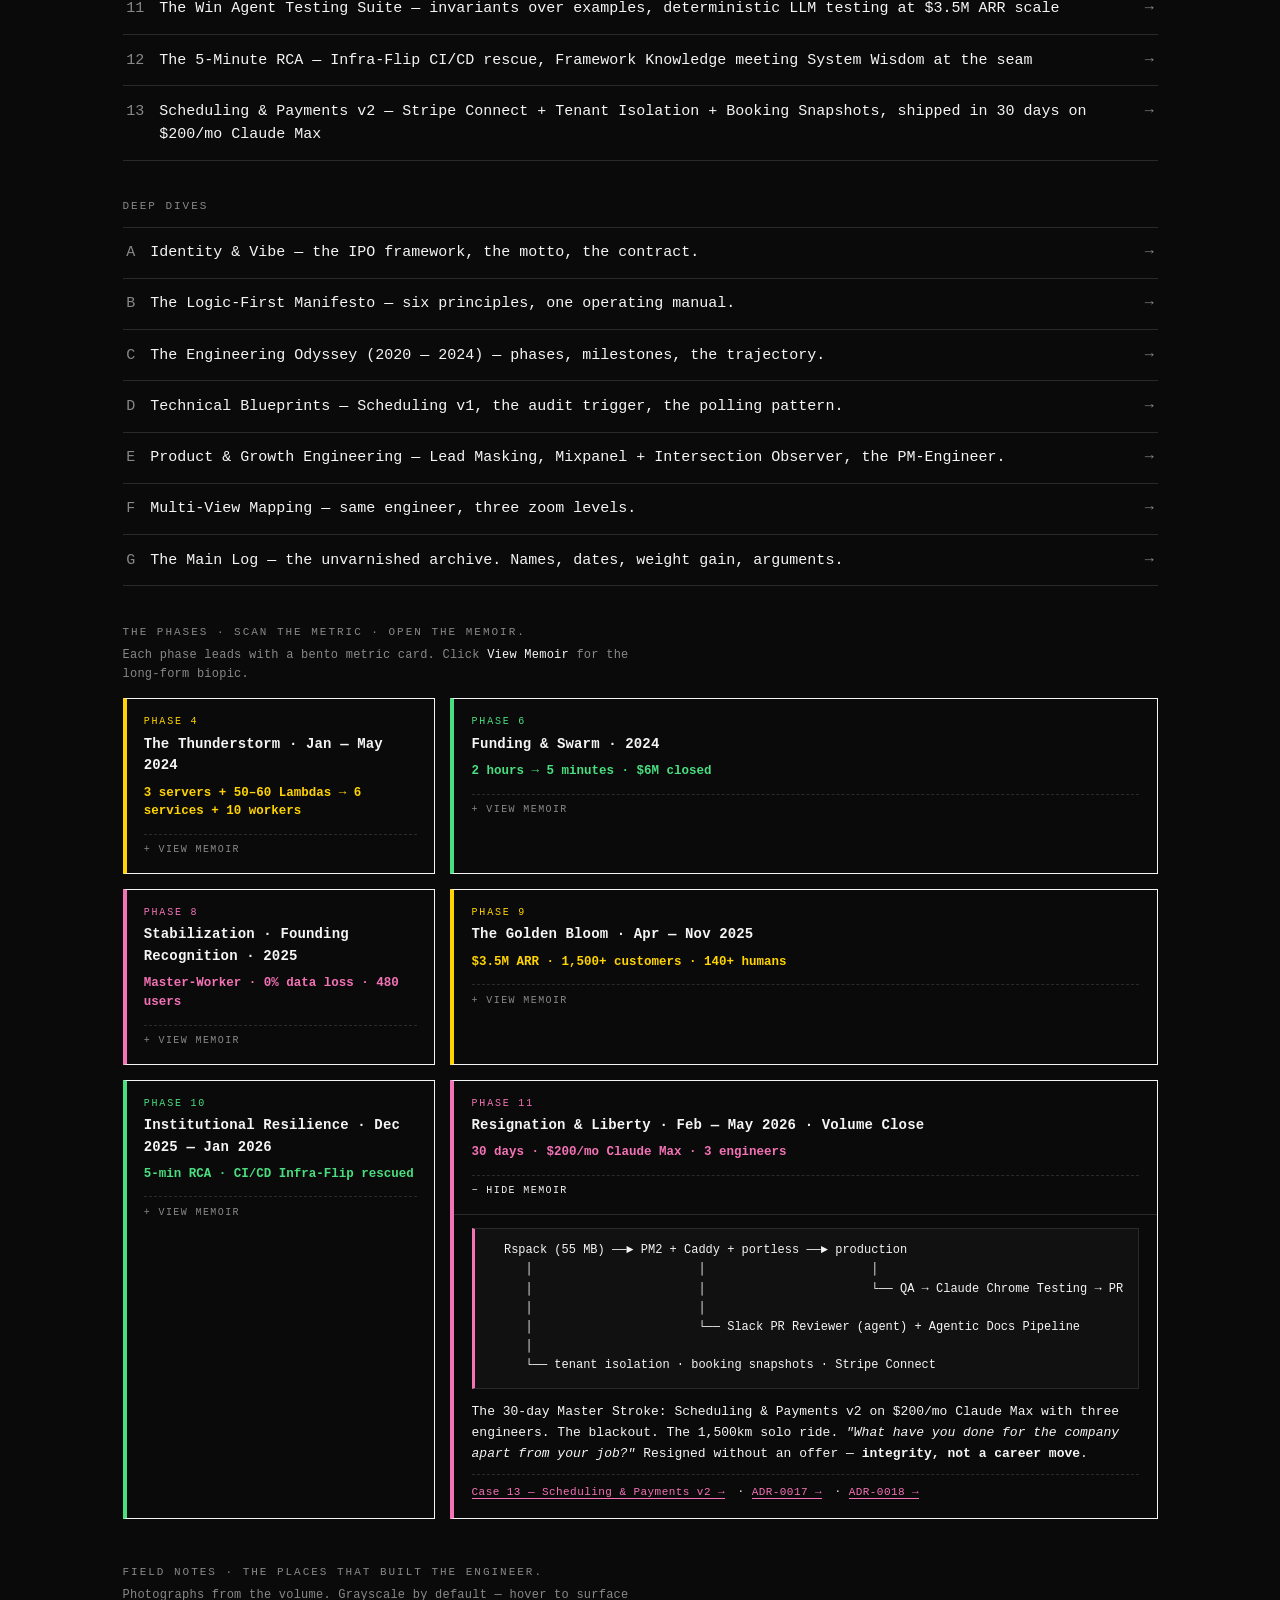
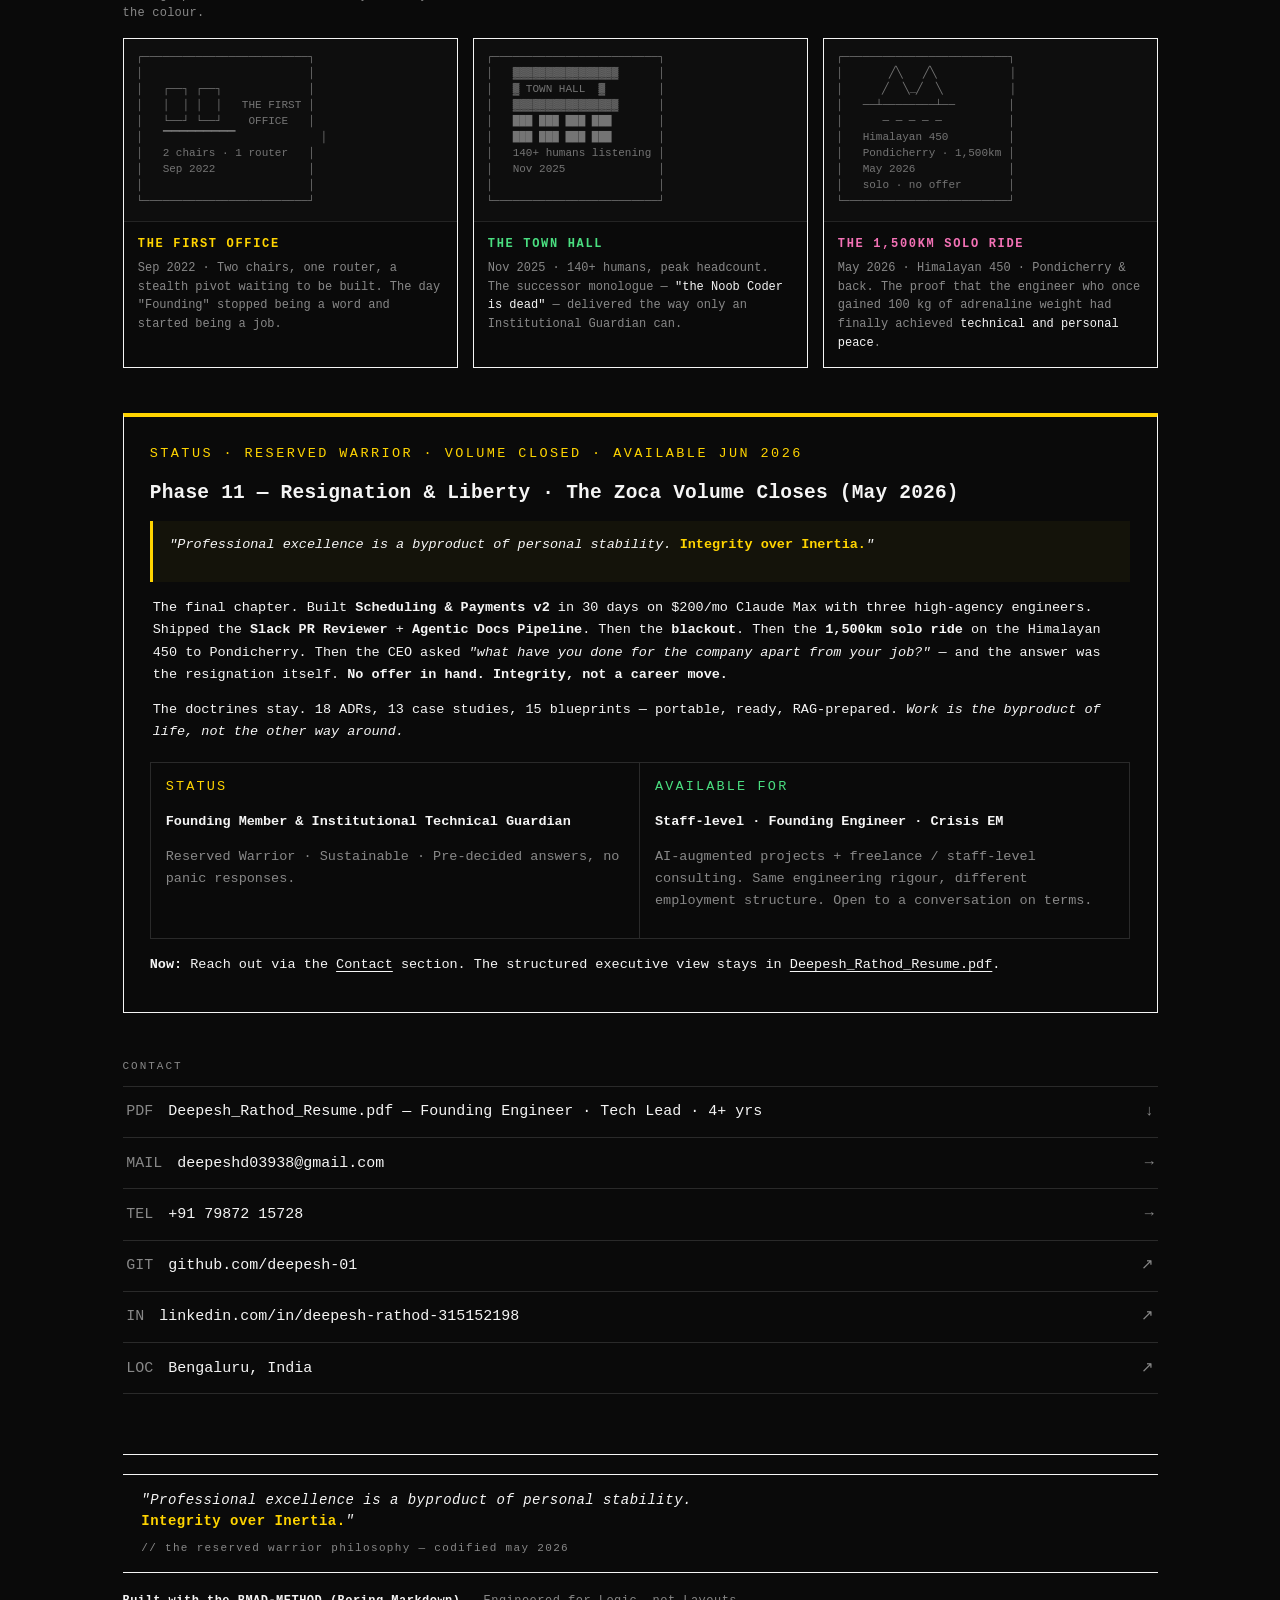
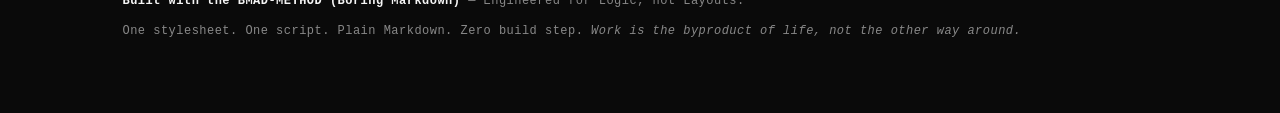
==== commit 6f2c72a7: "Compensation scrub — strip LPA / ESOP / fixed / variable figures sitewide Per the universal policy u" ====
--- a/index.html
+++ b/index.html
@@ -6,8 +6,8 @@
   <title>Deepesh Rathod — Founding Engineer</title>
   <meta name="description" content="Founding Engineer | Logic-First Systems Architect. A boring, brutalist portfolio engineered to load in one round-trip." />
   <meta name="color-scheme" content="dark" />
-  <link rel="stylesheet" href="./assets/styles.css?v=16" />
-  <link rel="stylesheet" href="./assets/covers.css?v=2" />
+  <link rel="stylesheet" href="./assets/styles.css?v=17" />
+  <link rel="stylesheet" href="./assets/covers.css?v=3" />
 </head>
 <body data-active-mode="all" data-view-mode="tiles" class="on-home">
   <div class="shell">
@@ -436,7 +436,7 @@
        (pre + post)               idempotency keys
                                   retry budgets
                                   back-pressure</pre>
-            <p>Master-Worker Redis pattern. PSQL Audit-by-Snapshot extending the Cynical Architect doctrine. LLM Guardrails (ADR-0013) and AI Safety Layer. Title bumped to <strong>Founding Member &amp; Lead Architect</strong>. Comp realigned: <strong>26L Fixed + 4L Variable + 37L ESOPs</strong> — the Founding Ownership signal.</p>
+            <p>Master-Worker Redis pattern. PSQL Audit-by-Snapshot extending the Cynical Architect doctrine. LLM Guardrails (ADR-0013) and AI Safety Layer. Title bumped to <strong>Founding Member &amp; Lead Architect</strong> — the Founding Ownership signal made formal.</p>
             <p class="bento-refs"><a href="#master-worker">Case 10 — Master-Worker →</a> · <a href="#psql-audit-function">Case 09 — PSQL Audit Function →</a> · <a href="../adr/0012-master-worker-redis-pattern.md">ADR-0012 →</a></p>
           </div>
         </details>
@@ -576,21 +576,16 @@
         <p data-mode="human">The final chapter. Built <strong>Scheduling &amp; Payments v2</strong> in 30 days on $200/mo Claude Max with three high-agency engineers. Shipped the <strong>Slack PR Reviewer</strong> + <strong>Agentic Docs Pipeline</strong>. Then the <strong>blackout</strong>. Then the <strong>1,500km solo ride</strong> on the Himalayan 450 to Pondicherry. Then the CEO asked <em>&quot;what have you done for the company apart from your job?&quot;</em> — and the answer was the resignation itself. <strong>No offer in hand. Integrity, not a career move.</strong></p>
         <p data-mode="founder">The doctrines stay. 18 ADRs, 13 case studies, 15 blueprints — portable, ready, RAG-prepared. <em>Work is the byproduct of life, not the other way around.</em></p>
 
-        <div class="trajectory-grid">
+        <div class="trajectory-grid trajectory-grid-2col">
           <div class="traj-cell">
             <p class="t-label">Status</p>
             <p class="t-line"><strong>Founding Member &amp; Institutional Technical Guardian</strong></p>
             <p class="t-sub">Reserved Warrior · Sustainable · Pre-decided answers, no panic responses.</p>
           </div>
           <div class="traj-cell">
-            <p class="t-label">Compensation Baseline</p>
-            <p class="t-line"><strong>28 LPA Fixed + 37 LPA ESOPs</strong></p>
-            <p class="t-sub">The Founding Ownership signal. Mapping this milestone as the floor for future partners — not the ceiling.</p>
-          </div>
-          <div class="traj-cell">
             <p class="t-label">Available For</p>
             <p class="t-line"><strong>Staff-level · Founding Engineer · Crisis EM</strong></p>
-            <p class="t-sub">AI-augmented projects + freelance / staff-level consulting. Same engineering rigour, different employment structure.</p>
+            <p class="t-sub">AI-augmented projects + freelance / staff-level consulting. Same engineering rigour, different employment structure. Open to a conversation on terms.</p>
           </div>
         </div>
 
@@ -664,6 +659,6 @@
 
   </div>
 
-  <script src="./assets/app.js?v=16"></script>
+  <script src="./assets/app.js?v=18"></script>
 </body>
 </html>
--- a/assets/styles.css
+++ b/assets/styles.css
@@ -510,3 +510,96 @@
 @media (prefers-reduced-motion: reduce) {
   [data-mode]:not(.mode-pill) { transition: none; }
 }
+
+
+/* ---------- ADR Previous / Next nav (article-level affordance) -------- */
+
+/* Appended by app.js's appendAdrNav() at the bottom of every ADR article.
+   Three-column grid: [Previous] [position marker] [Next]. Disabled endpoints
+   render as <span class="adr-nav-disabled"> with pointer-events: none so the
+   user can never click into a dead route. The grid collapses to a single
+   column under 600 px so titles never overflow. */
+
+.adr-nav {
+  display: grid;
+  grid-template-columns: 1fr auto 1fr;
+  gap: 0.5rem;
+  align-items: stretch;
+  margin: 3rem 0 1rem;
+  padding: 0.85rem 0 0;
+  border-top: 1px solid var(--line-hot);
+  font-size: 12px;
+  /* Tile-mode parent grids the .article with 2 columns; force this nav to span
+     the full row so the prev/center/next layout works regardless of view mode. */
+  grid-column: 1 / -1;
+}
+
+.adr-nav > * {
+  text-decoration: none;
+  color: var(--fg);
+  padding: 0.7rem 0.85rem;
+  border: 1px solid var(--line);
+  display: flex;
+  flex-direction: column;
+  gap: 0.3rem;
+  min-width: 0;
+}
+.adr-nav-prev { text-align: left;  align-items: flex-start; }
+.adr-nav-next { text-align: right; align-items: flex-end; }
+.adr-nav-center {
+  align-self: center;
+  text-align: center;
+  color: var(--muted);
+  font-size: 11px;
+  letter-spacing: 0.16em;
+  text-transform: uppercase;
+  border-color: var(--line);
+  padding: 0.7rem 1rem;
+  white-space: nowrap;
+  justify-content: center;
+  font-weight: 700;
+}
+
+.adr-nav .dir {
+  font-size: 10px;
+  letter-spacing: 0.14em;
+  text-transform: uppercase;
+  color: var(--accent);
+}
+.adr-nav .title {
+  font-size: 13px;
+  color: var(--fg);
+  line-height: 1.4;
+  /* Long titles stay on one line on desktop; wrap gracefully on narrow. */
+  overflow-wrap: anywhere;
+}
+
+/* Active (clickable) endpoint hover — same brutalist invert as the rest of
+   the site. */
+.adr-nav a:hover {
+  background: var(--fg);
+  color: var(--bg);
+  border-color: var(--fg);
+}
+.adr-nav a:hover .dir,
+.adr-nav a:hover .title { color: var(--bg); }
+
+/* Disabled endpoint — visible, dimmed, unclickable. */
+.adr-nav-disabled {
+  color: var(--muted);
+  cursor: not-allowed;
+  pointer-events: none;
+  opacity: 0.55;
+  border-style: dashed;
+}
+.adr-nav-disabled .dir,
+.adr-nav-disabled .title { color: var(--muted); }
+
+/* Narrow viewports — stack vertically, center marker last so the eye finds
+   Prev / Next first. */
+@media (max-width: 600px) {
+  .adr-nav { grid-template-columns: 1fr; }
+  .adr-nav-prev,
+  .adr-nav-next { text-align: left; align-items: flex-start; }
+  .adr-nav-center { order: 3; }
+}
--- a/assets/covers.css
+++ b/assets/covers.css
@@ -1301,8 +1301,10 @@
   border: 1px solid var(--line);
   margin: 1.25rem 0 1rem;
 }
+.trajectory-grid-2col { grid-template-columns: repeat(2, 1fr); }
 @media (max-width: 720px) {
   .trajectory-grid { grid-template-columns: 1fr; }
+  .trajectory-grid-2col { grid-template-columns: 1fr; }
 }
 .traj-cell {
   padding: 0.85rem 1rem;
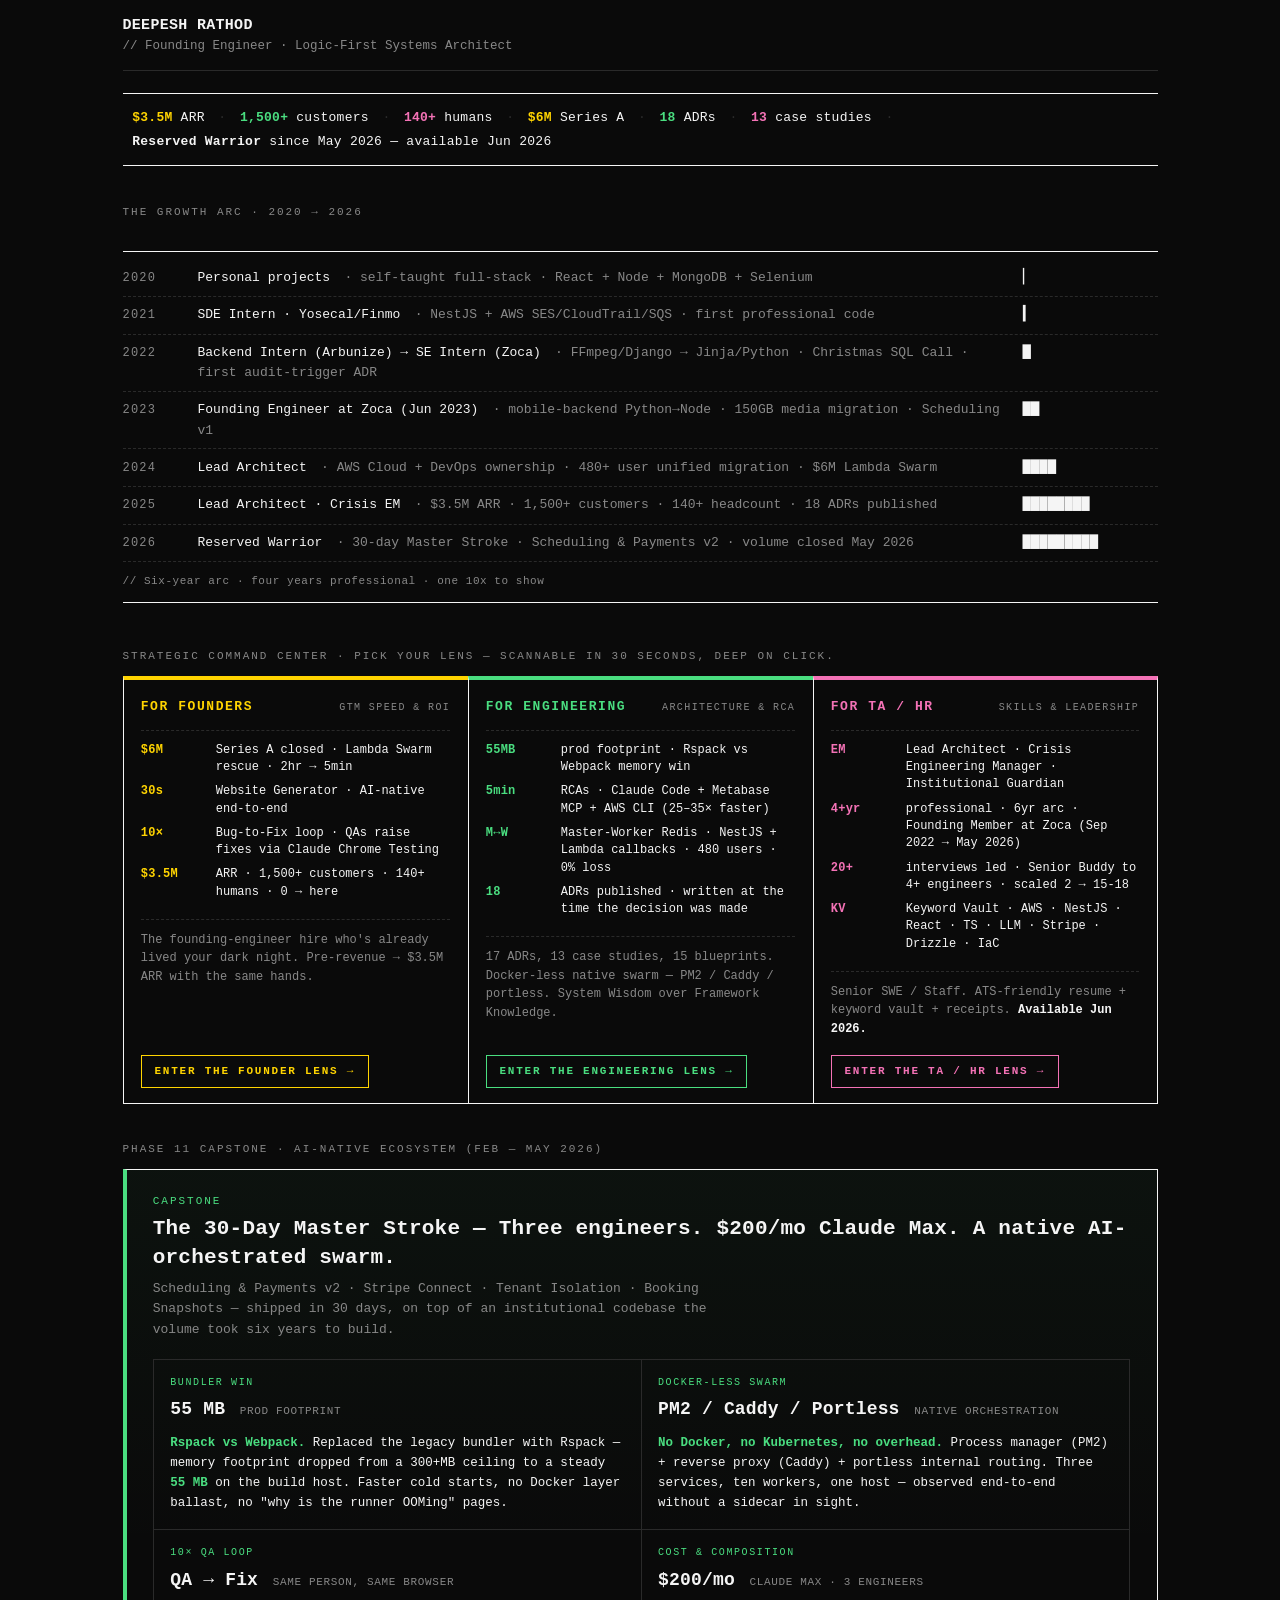
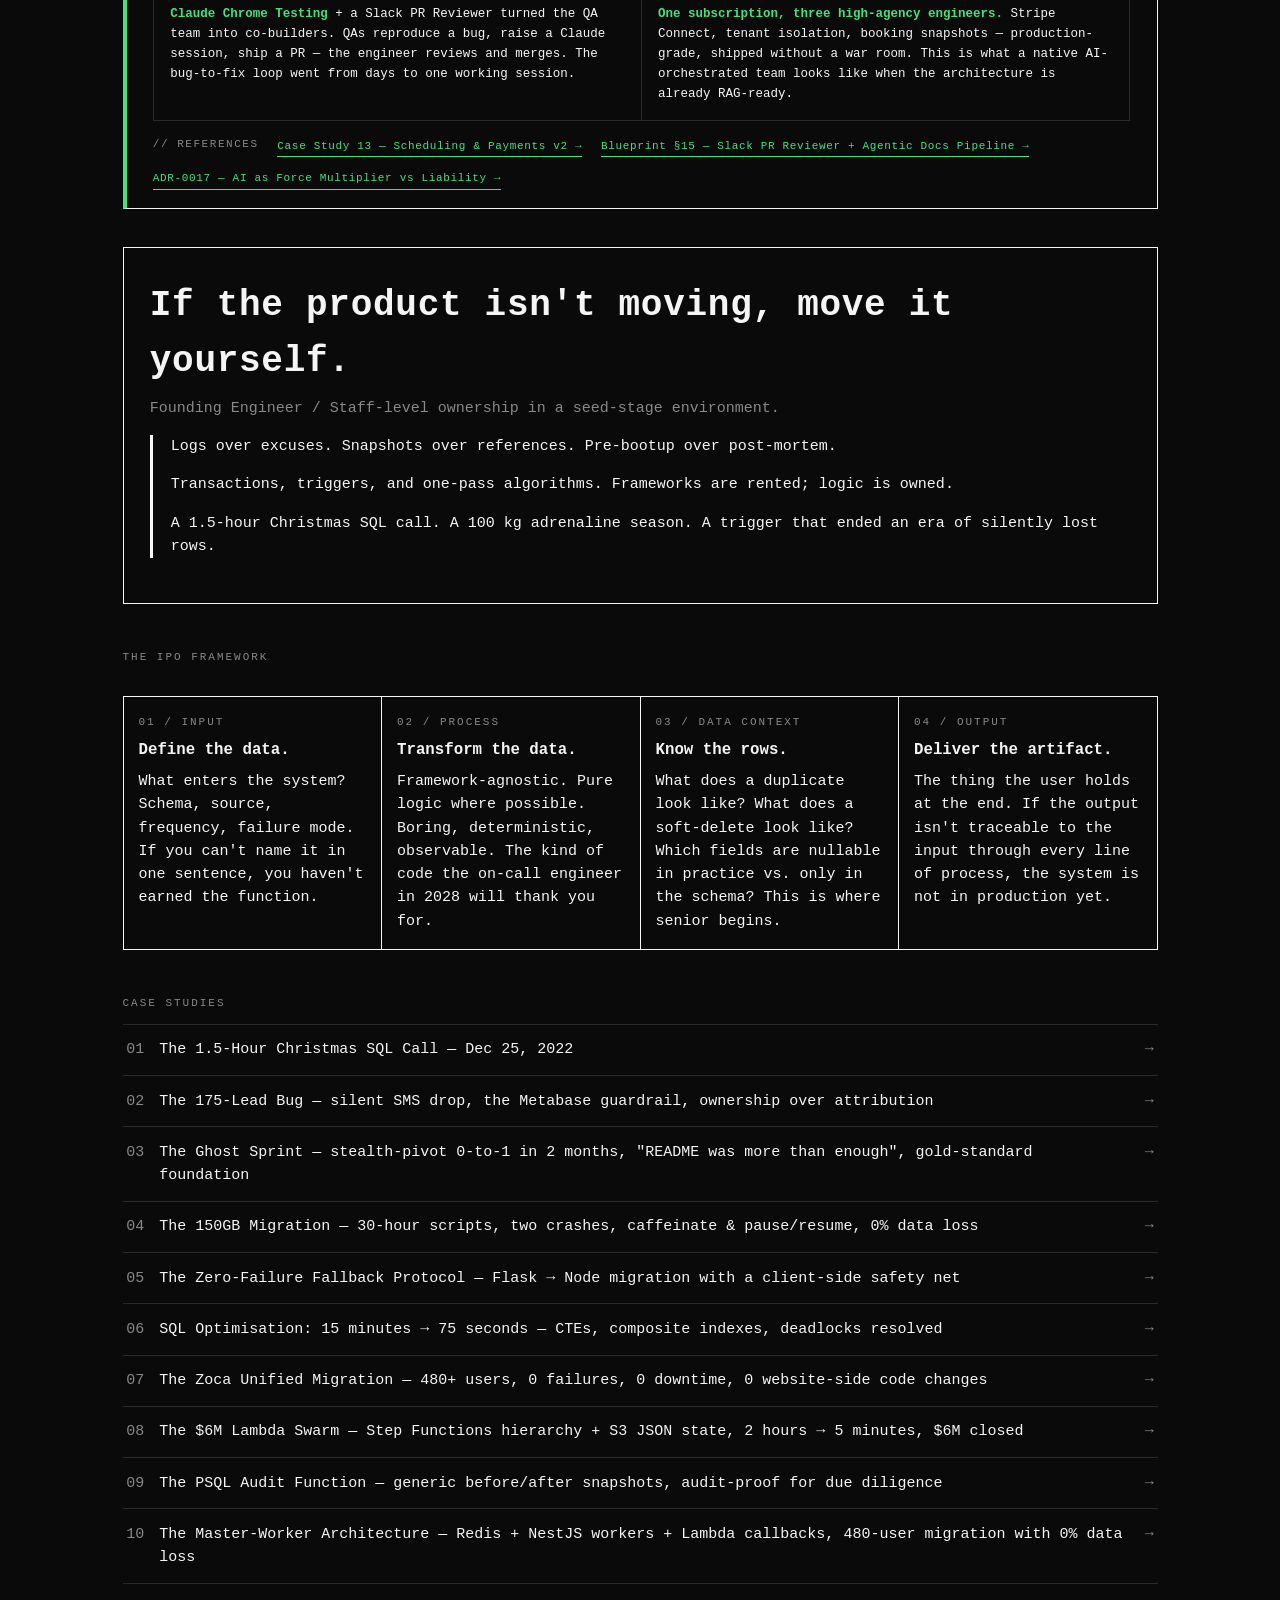
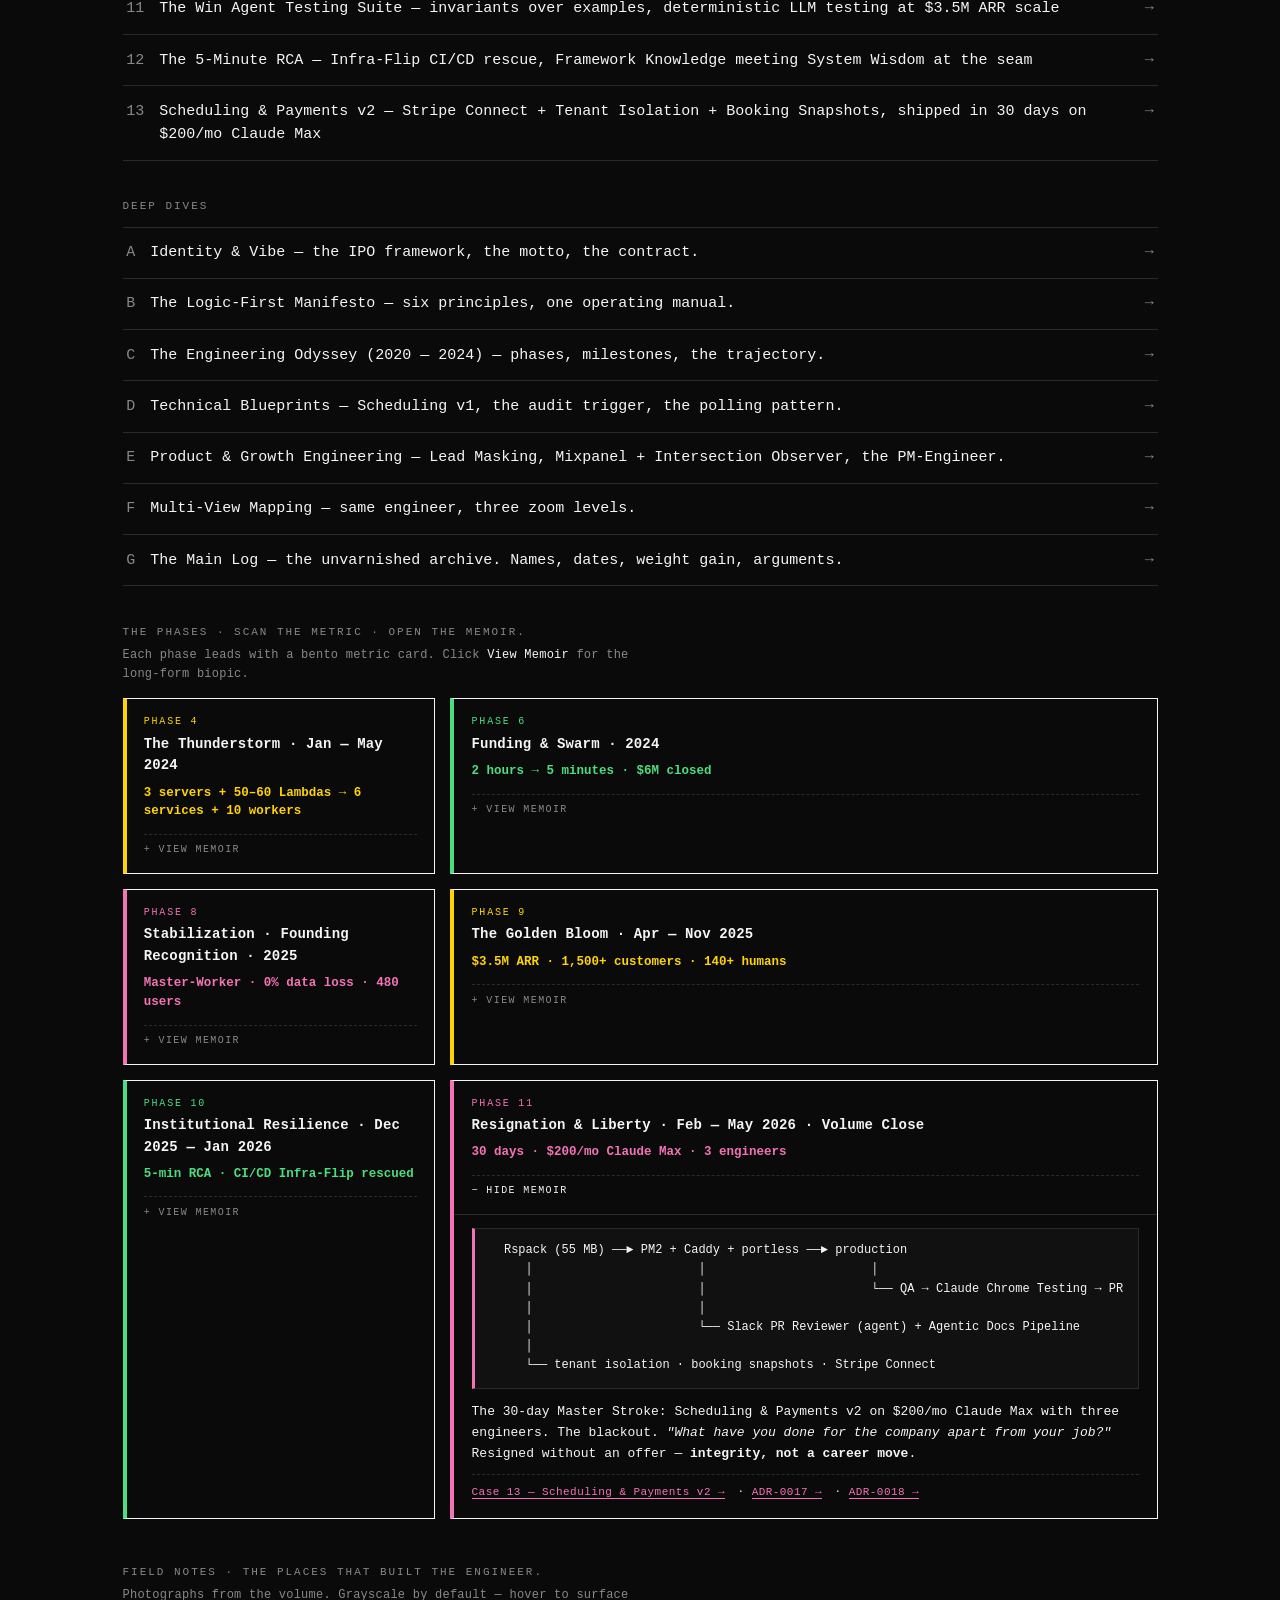
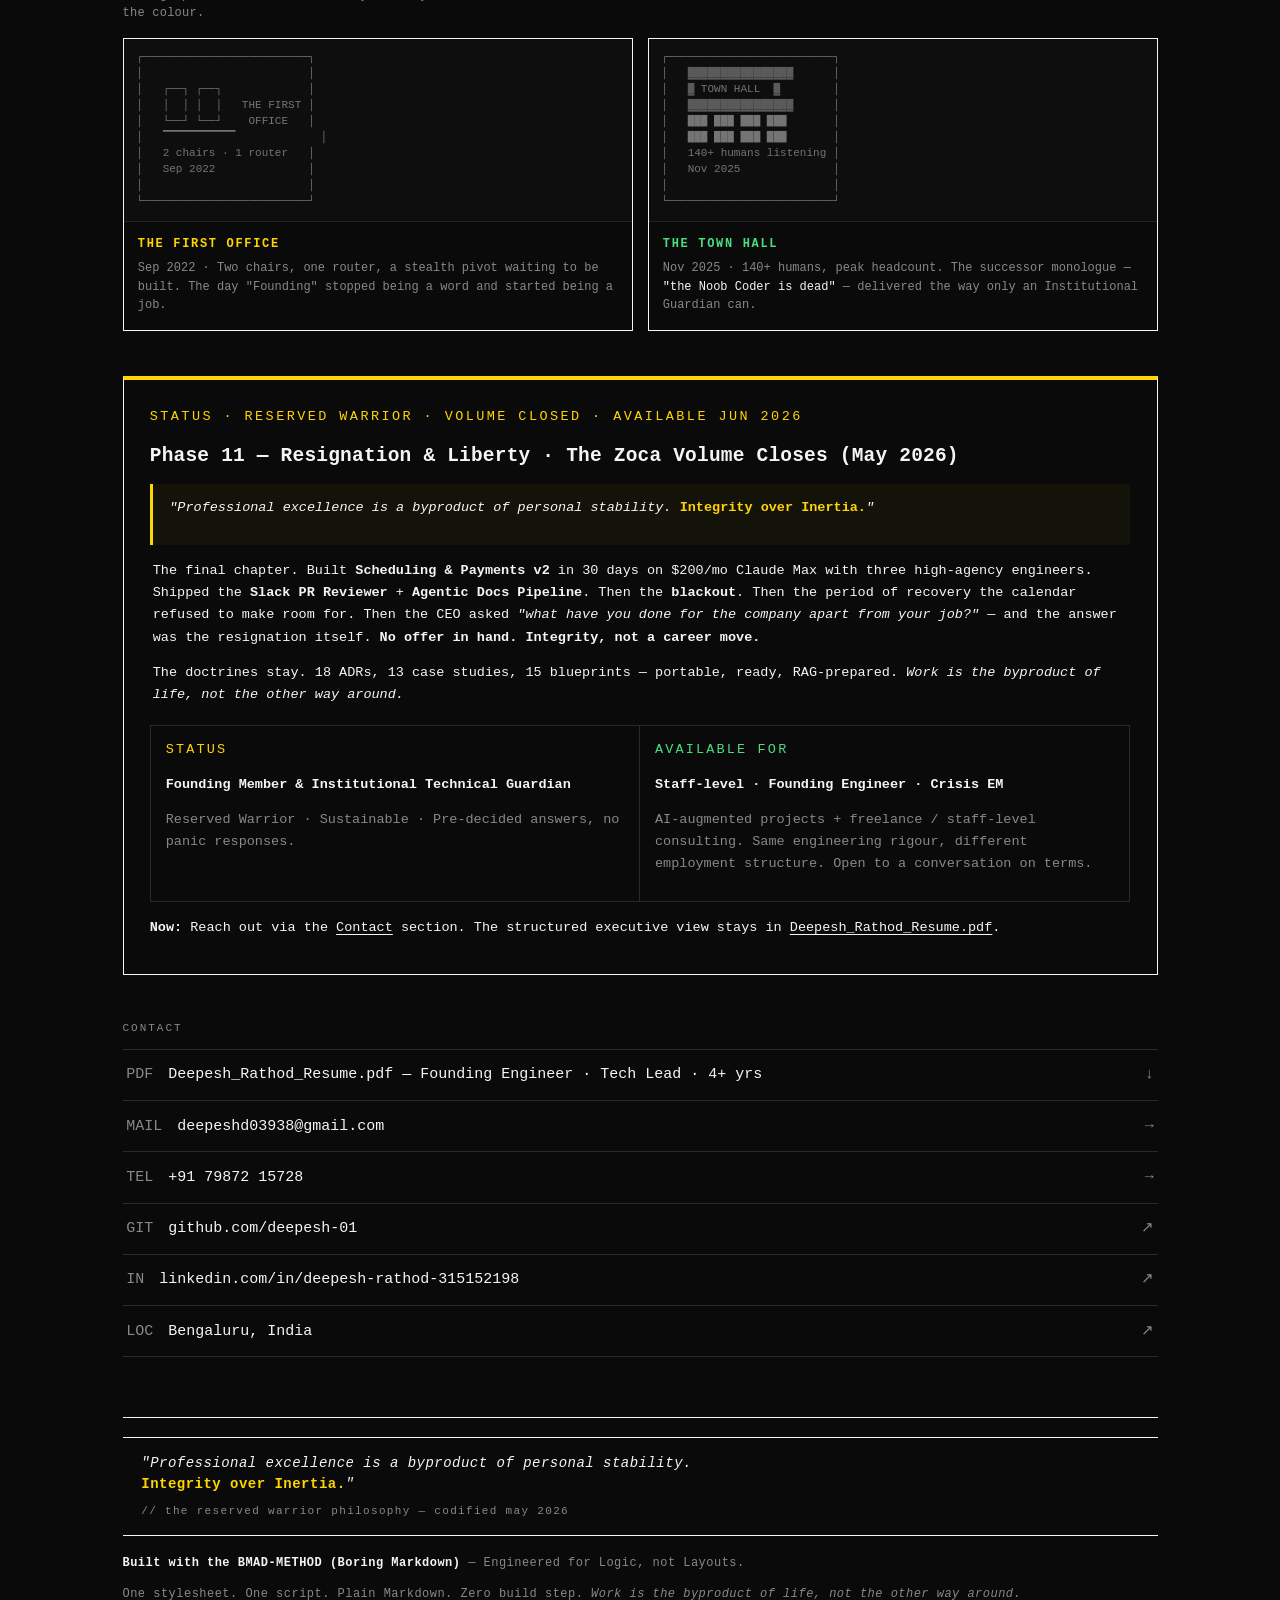
==== commit b07f4bc4: "Ride-arc scrub — remove Himalayan / Pondicherry / 1,500km ride sitewide Per user request: take out t" ====
--- a/index.html
+++ b/index.html
@@ -7,7 +7,7 @@
   <meta name="description" content="Founding Engineer | Logic-First Systems Architect. A boring, brutalist portfolio engineered to load in one round-trip." />
   <meta name="color-scheme" content="dark" />
   <link rel="stylesheet" href="./assets/styles.css?v=17" />
-  <link rel="stylesheet" href="./assets/covers.css?v=3" />
+  <link rel="stylesheet" href="./assets/covers.css?v=4" />
 </head>
 <body data-active-mode="all" data-view-mode="tiles" class="on-home">
   <div class="shell">
@@ -495,7 +495,7 @@
      │                       └── Slack PR Reviewer (agent) + Agentic Docs Pipeline
      │
      └── tenant isolation · booking snapshots · Stripe Connect</pre>
-            <p>The 30-day Master Stroke: Scheduling &amp; Payments v2 on $200/mo Claude Max with three engineers. The blackout. The 1,500km solo ride. <em>&quot;What have you done for the company apart from your job?&quot;</em> Resigned without an offer — <strong>integrity, not a career move</strong>.</p>
+            <p>The 30-day Master Stroke: Scheduling &amp; Payments v2 on $200/mo Claude Max with three engineers. The blackout. <em>&quot;What have you done for the company apart from your job?&quot;</em> Resigned without an offer — <strong>integrity, not a career move</strong>.</p>
             <p class="bento-refs"><a href="#scheduling-payments-v2">Case 13 — Scheduling &amp; Payments v2 →</a> · <a href="../adr/0017-ai-as-force-multiplier-vs-liability.md">ADR-0017 →</a> · <a href="../adr/0018-persona-gated-hybrid-dashboard.md">ADR-0018 →</a></p>
           </div>
         </details>
@@ -545,35 +545,16 @@
           </figcaption>
         </figure>
 
-        <figure class="field-tile field-ride">
-          <div class="field-frame" aria-hidden="true">
-            <pre>┌─────────────────────────┐
-│       ╱╲   ╱╲           │
-│      ╱  ╲_╱  ╲          │
-│   ──┴────────┴──        │
-│      ─ ─ ─ ─ ─          │
-│   Himalayan 450         │
-│   Pondicherry · 1,500km │
-│   May 2026              │
-│   solo · no offer       │
-└─────────────────────────┘</pre>
-          </div>
-          <figcaption>
-            <p class="field-cap">The 1,500km Solo Ride</p>
-            <p class="field-sub">May 2026 · Himalayan 450 · Pondicherry &amp; back. The proof that the engineer who once gained 100 kg of adrenaline weight had finally achieved <em>technical and personal peace</em>.</p>
-          </figcaption>
-        </figure>
-
       </section>
 
       <!-- ============== RESERVED WARRIOR · TRAJECTORY ============== -->
-      <section class="warrior-banner" aria-live="polite">
+      <section id="phase-11" class="warrior-banner" aria-live="polite">
         <p class="warrior-label">Status · Reserved Warrior · Volume Closed · Available Jun 2026</p>
         <h3>Phase 11 — Resignation &amp; Liberty · The Zoca Volume Closes (May 2026)</h3>
         <blockquote class="warrior-quote">
           <p>&quot;Professional excellence is a byproduct of personal stability. <strong>Integrity over Inertia.</strong>&quot;</p>
         </blockquote>
-        <p data-mode="human">The final chapter. Built <strong>Scheduling &amp; Payments v2</strong> in 30 days on $200/mo Claude Max with three high-agency engineers. Shipped the <strong>Slack PR Reviewer</strong> + <strong>Agentic Docs Pipeline</strong>. Then the <strong>blackout</strong>. Then the <strong>1,500km solo ride</strong> on the Himalayan 450 to Pondicherry. Then the CEO asked <em>&quot;what have you done for the company apart from your job?&quot;</em> — and the answer was the resignation itself. <strong>No offer in hand. Integrity, not a career move.</strong></p>
+        <p data-mode="human">The final chapter. Built <strong>Scheduling &amp; Payments v2</strong> in 30 days on $200/mo Claude Max with three high-agency engineers. Shipped the <strong>Slack PR Reviewer</strong> + <strong>Agentic Docs Pipeline</strong>. Then the <strong>blackout</strong>. Then the period of recovery the calendar refused to make room for. Then the CEO asked <em>&quot;what have you done for the company apart from your job?&quot;</em> — and the answer was the resignation itself. <strong>No offer in hand. Integrity, not a career move.</strong></p>
         <p data-mode="founder">The doctrines stay. 18 ADRs, 13 case studies, 15 blueprints — portable, ready, RAG-prepared. <em>Work is the byproduct of life, not the other way around.</em></p>
 
         <div class="trajectory-grid trajectory-grid-2col">
@@ -593,7 +574,7 @@
       </section>
 
       <!-- CONTACT -->
-      <p class="section-title">Contact</p>
+      <p class="section-title" id="contact">Contact</p>
       <ul class="index-list">
         <li>
           <a href="./Deepesh_Rathod_Resume.pdf" download>
@@ -659,6 +640,6 @@
 
   </div>
 
-  <script src="./assets/app.js?v=18"></script>
+  <script src="./assets/app.js?v=19"></script>
 </body>
 </html>
--- a/assets/covers.css
+++ b/assets/covers.css
@@ -1206,7 +1206,7 @@
 
 .field-notes {
   display: grid;
-  grid-template-columns: repeat(3, 1fr);
+  grid-template-columns: repeat(2, 1fr);
   gap: 1rem;
   margin: 0 0 3rem;
 }
